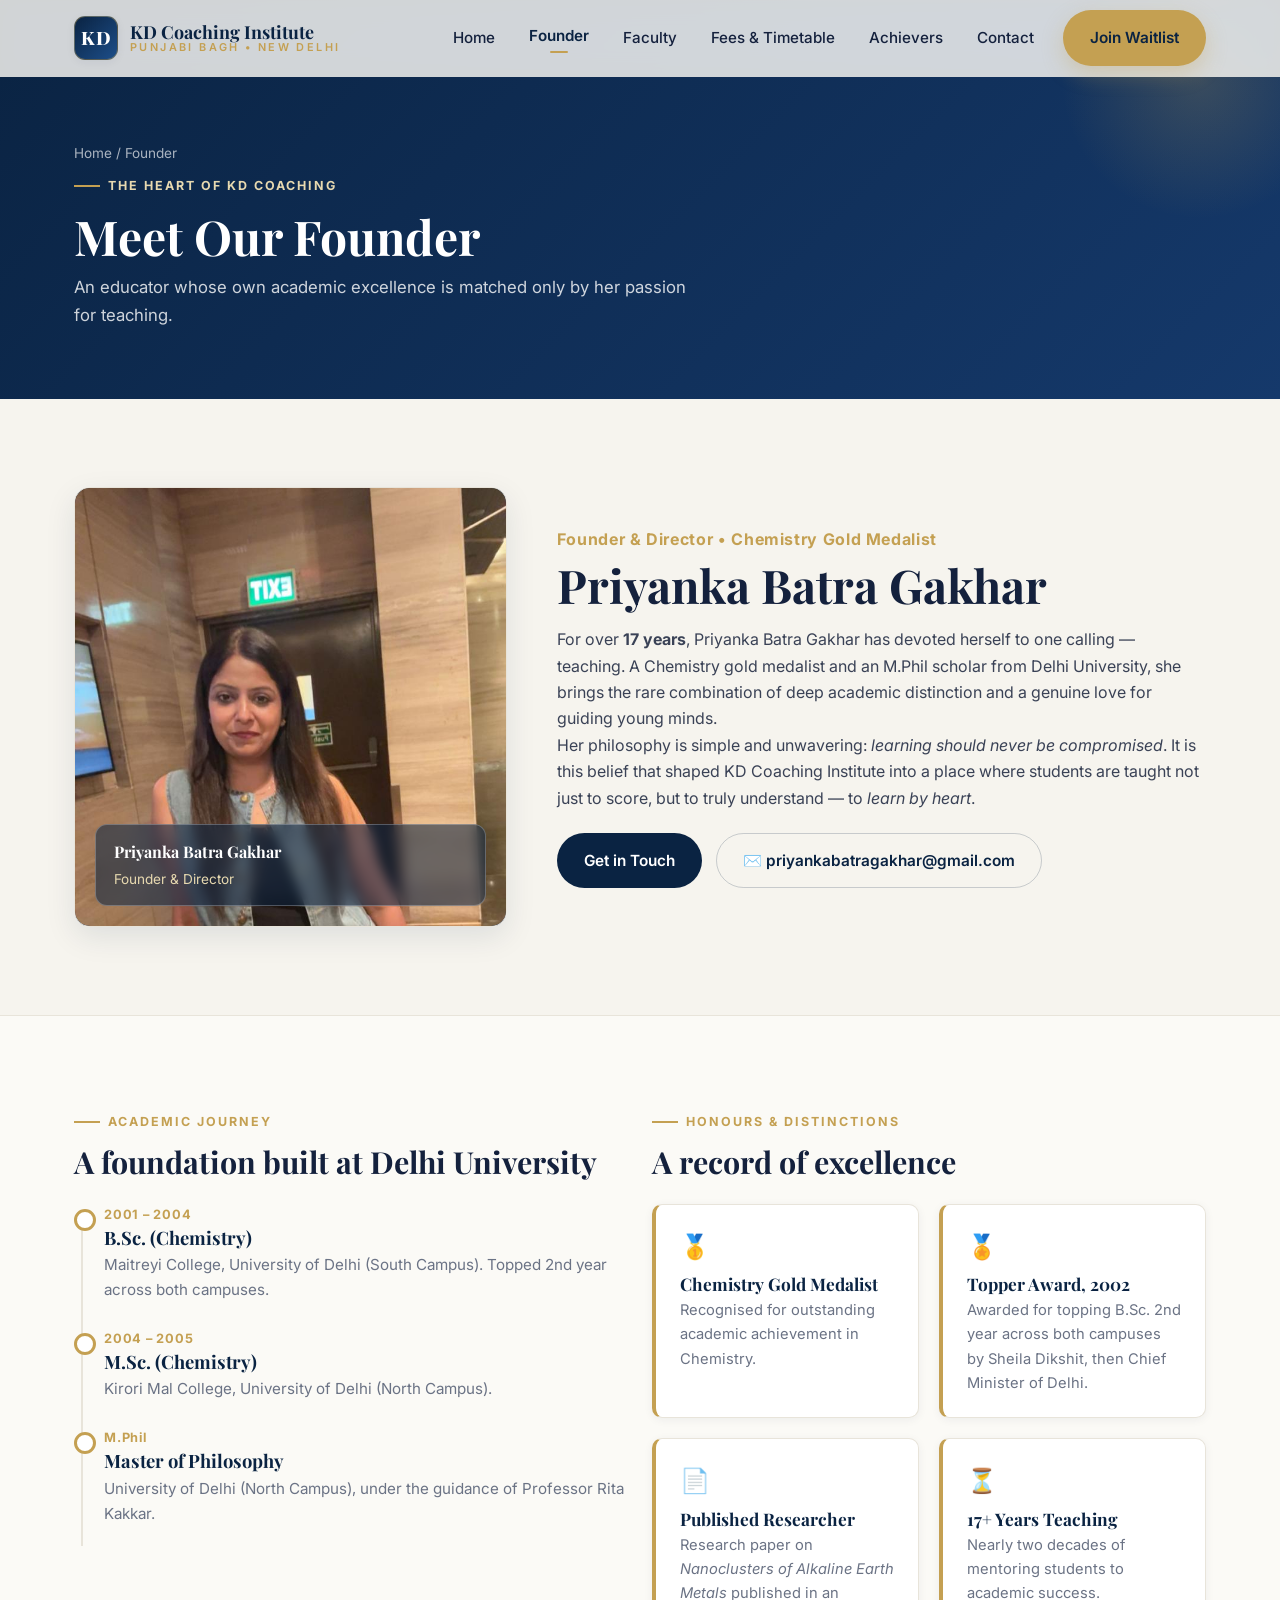
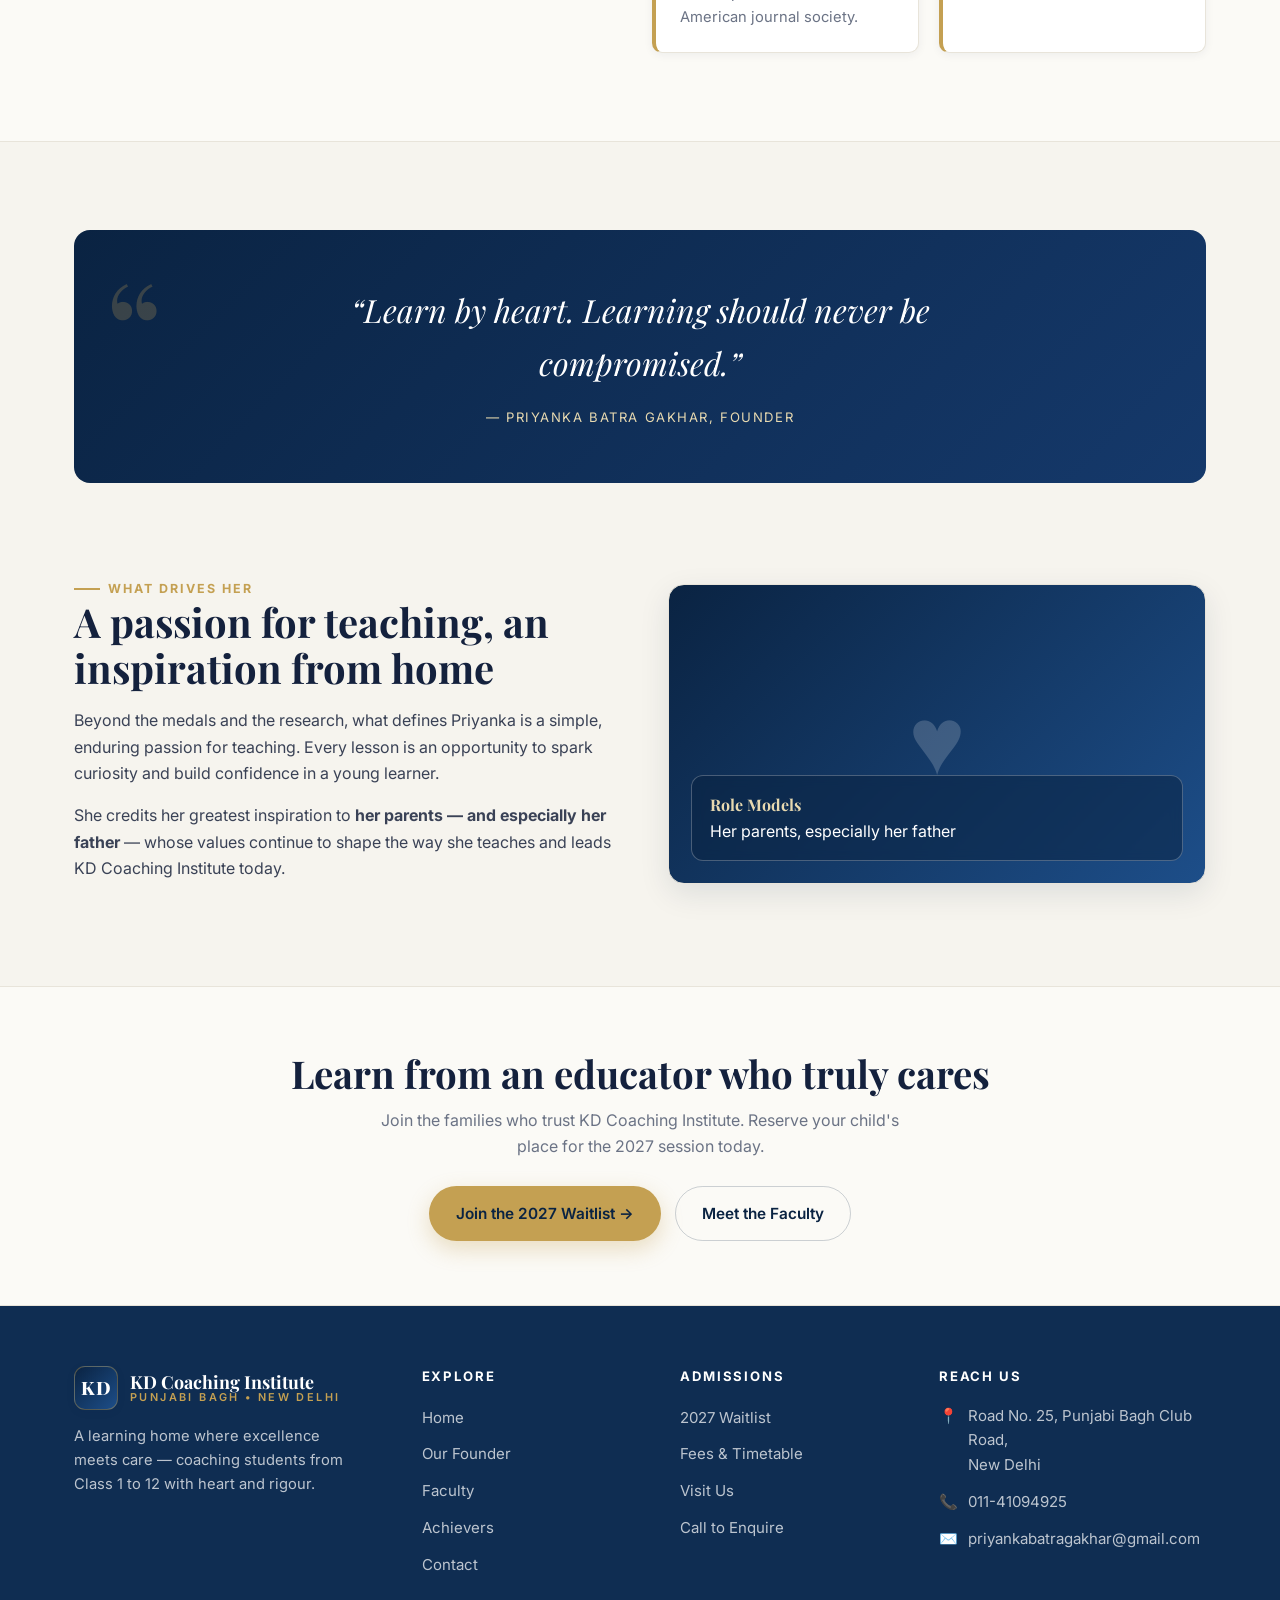
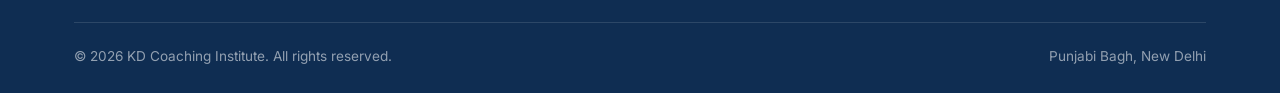
==== about.html @ 4472a180 "Initial commit: KD Coaching Institute website Static multi-page site (Home, Founder, Faculty, Fees &" ====
<!DOCTYPE html>
<html lang="en">
<head>
  <meta charset="UTF-8" />
  <meta name="viewport" content="width=device-width, initial-scale=1.0" />
  <title>Our Founder — Priyanka Batra Gakhar | KD Coaching Institute</title>
  <meta name="description" content="Meet Priyanka Batra Gakhar — founder of KD Coaching Institute. Chemistry gold-medalist, M.Phil from Delhi University, published researcher, and educator with 17+ years of teaching experience." />
  <link rel="preconnect" href="https://fonts.googleapis.com" />
  <link rel="preconnect" href="https://fonts.gstatic.com" crossorigin />
  <link href="https://fonts.googleapis.com/css2?family=Playfair+Display:ital,wght@0,500;0,600;0,700;0,800;1,500;1,600&family=Inter:wght@400;500;600;700&display=swap" rel="stylesheet" />
  <link rel="stylesheet" href="css/style.css" />
</head>
<body>

  <!-- NAV -->
  <header class="nav">
    <div class="container nav-inner">
      <a href="index.html" class="brand">
        <span class="brand-mark">KD</span>
        <span class="brand-text"><strong>KD Coaching Institute</strong><span>Punjabi Bagh • New Delhi</span></span>
      </a>
      <nav class="nav-links" aria-label="Primary">
        <a class="link" href="index.html">Home</a>
        <a class="link active" href="about.html">Founder</a>
        <a class="link" href="faculty.html">Faculty</a>
        <a class="link" href="fees.html">Fees &amp; Timetable</a>
        <a class="link" href="achievers.html">Achievers</a>
        <a class="link" href="contact.html">Contact</a>
        <span class="nav-cta"><a class="btn btn-primary" href="index.html#waitlist">Join Waitlist</a></span>
      </nav>
      <button class="nav-toggle" aria-label="Menu" aria-expanded="false"><span></span><span></span><span></span></button>
    </div>
  </header>

  <!-- PAGE HEAD -->
  <section class="page-head">
    <div class="container">
      <div class="crumbs"><a href="index.html">Home</a> / Founder</div>
      <span class="eyebrow" style="color:var(--gold-soft)">The Heart of KD Coaching</span>
      <h1>Meet Our Founder</h1>
      <p>An educator whose own academic excellence is matched only by her passion for teaching.</p>
    </div>
  </section>

  <!-- FOUNDER HERO -->
  <section class="section">
    <div class="container founder-hero">
      <div class="founder-portrait reveal">
        <span class="initials">PBG</span>
        <img class="portrait-img" src="assets/founder.jpg" alt="Priyanka Batra Gakhar, Founder &amp; Director of KD Coaching Institute" onerror="this.remove()" />
        <div class="tagcard">
          <strong>Priyanka Batra Gakhar</strong>
          <span>Founder & Director</span>
        </div>
      </div>
      <div class="reveal d1">
        <span class="role">Founder & Director • Chemistry Gold Medalist</span>
        <h1>Priyanka Batra Gakhar</h1>
        <p>For over <strong>17 years</strong>, Priyanka Batra Gakhar has devoted herself to one calling — teaching. A Chemistry gold medalist and an M.Phil scholar from Delhi University, she brings the rare combination of deep academic distinction and a genuine love for guiding young minds.</p>
        <p>Her philosophy is simple and unwavering: <em>learning should never be compromised</em>. It is this belief that shaped KD Coaching Institute into a place where students are taught not just to score, but to truly understand — to <em>learn by heart</em>.</p>
        <div class="hero-actions" style="margin-top:22px;">
          <a class="btn btn-navy" href="contact.html">Get in Touch</a>
          <a class="btn btn-ghost" href="mailto:priyankabatragakhar@gmail.com">✉️ priyankabatragakhar@gmail.com</a>
        </div>
      </div>
    </div>
  </section>

  <!-- EDUCATION TIMELINE + HONORS -->
  <section class="section" style="background:var(--pearl-2); border-top:1px solid var(--line); border-bottom:1px solid var(--line);">
    <div class="container">
      <div class="card-grid cols-2" style="align-items:start;">
        <!-- Timeline -->
        <div class="reveal">
          <span class="eyebrow">Academic Journey</span>
          <h2 style="font-size:1.9rem; margin:12px 0 24px;">A foundation built at Delhi University</h2>
          <ul class="timeline">
            <li>
              <div class="yr">2001 – 2004</div>
              <h4>B.Sc. (Chemistry)</h4>
              <p>Maitreyi College, University of Delhi (South Campus). Topped 2nd year across both campuses.</p>
            </li>
            <li>
              <div class="yr">2004 – 2005</div>
              <h4>M.Sc. (Chemistry)</h4>
              <p>Kirori Mal College, University of Delhi (North Campus).</p>
            </li>
            <li>
              <div class="yr">M.Phil</div>
              <h4>Master of Philosophy</h4>
              <p>University of Delhi (North Campus), under the guidance of Professor Rita Kakkar.</p>
            </li>
          </ul>
        </div>

        <!-- Honors -->
        <div class="reveal d1">
          <span class="eyebrow">Honours & Distinctions</span>
          <h2 style="font-size:1.9rem; margin:12px 0 24px;">A record of excellence</h2>
          <div class="honor-grid">
            <div class="honor">
              <div class="ic">🥇</div>
              <h4>Chemistry Gold Medalist</h4>
              <p>Recognised for outstanding academic achievement in Chemistry.</p>
            </div>
            <div class="honor">
              <div class="ic">🏅</div>
              <h4>Topper Award, 2002</h4>
              <p>Awarded for topping B.Sc. 2nd year across both campuses by Sheila Dikshit, then Chief Minister of Delhi.</p>
            </div>
            <div class="honor">
              <div class="ic">📄</div>
              <h4>Published Researcher</h4>
              <p>Research paper on <em>Nanoclusters of Alkaline Earth Metals</em> published in an American journal society.</p>
            </div>
            <div class="honor">
              <div class="ic">⏳</div>
              <h4>17+ Years Teaching</h4>
              <p>Nearly two decades of mentoring students to academic success.</p>
            </div>
          </div>
        </div>
      </div>
    </div>
  </section>

  <!-- QUOTE BAND -->
  <section class="section">
    <div class="container">
      <div class="quote-band reveal">
        <blockquote>“Learn by heart. Learning should never be compromised.”</blockquote>
        <div class="by">— Priyanka Batra Gakhar, Founder</div>
      </div>
    </div>
  </section>

  <!-- PASSION / INSPIRATION -->
  <section class="section" style="padding-top:0;">
    <div class="container about-grid">
      <div class="about-text reveal">
        <span class="eyebrow">What Drives Her</span>
        <h2>A passion for teaching, an inspiration from home</h2>
        <p>Beyond the medals and the research, what defines Priyanka is a simple, enduring passion for teaching. Every lesson is an opportunity to spark curiosity and build confidence in a young learner.</p>
        <p>She credits her greatest inspiration to <strong>her parents — and especially her father</strong> — whose values continue to shape the way she teaches and leads KD Coaching Institute today.</p>
      </div>
      <div class="about-media reveal d1" style="min-height:300px;">
        <span class="monogram">♥</span>
        <div class="badge">
          <strong>Role Models</strong>
          <span>Her parents, especially her father</span>
        </div>
      </div>
    </div>
  </section>

  <!-- CTA -->
  <section class="cta-band">
    <div class="container cta-inner">
      <h2>Learn from an educator who truly cares</h2>
      <p>Join the families who trust KD Coaching Institute. Reserve your child's place for the 2027 session today.</p>
      <div class="cta-actions">
        <a class="btn btn-primary" href="index.html#waitlist">Join the 2027 Waitlist →</a>
        <a class="btn btn-ghost" href="faculty.html">Meet the Faculty</a>
      </div>
    </div>
  </section>

  <!-- FOOTER -->
  <footer class="footer">
    <div class="container">
      <div class="footer-grid">
        <div>
          <a href="index.html" class="brand">
            <span class="brand-mark">KD</span>
            <span class="brand-text"><strong>KD Coaching Institute</strong><span>Punjabi Bagh • New Delhi</span></span>
          </a>
          <p>A learning home where excellence meets care — coaching students from Class 1 to 12 with heart and rigour.</p>
        </div>
        <div>
          <h5>Explore</h5>
          <ul class="fl">
            <li><a href="index.html">Home</a></li>
            <li><a href="about.html">Our Founder</a></li>
            <li><a href="faculty.html">Faculty</a></li>
            <li><a href="achievers.html">Achievers</a></li>
            <li><a href="contact.html">Contact</a></li>
          </ul>
        </div>
        <div>
          <h5>Admissions</h5>
          <ul class="fl">
            <li><a href="index.html#waitlist">2027 Waitlist</a></li>
            <li><a href="fees.html">Fees &amp; Timetable</a></li>
            <li><a href="contact.html">Visit Us</a></li>
            <li><a href="tel:+911141094925">Call to Enquire</a></li>
          </ul>
        </div>
        <div>
          <h5>Reach Us</h5>
          <div class="contact-line"><span class="ic">📍</span><span>Road No. 25, Punjabi Bagh Club Road,<br/>New Delhi</span></div>
          <div class="contact-line"><span class="ic">📞</span><a href="tel:+911141094925">011-41094925</a></div>
          <div class="contact-line"><span class="ic">✉️</span><a href="mailto:priyankabatragakhar@gmail.com">priyankabatragakhar@gmail.com</a></div>
        </div>
      </div>
      <div class="footer-bottom">
        <span>© <span id="year">2026</span> KD Coaching Institute. All rights reserved.</span>
        <span>Punjabi Bagh, New Delhi</span>
      </div>
    </div>
  </footer>

  <script src="js/main.js"></script>
</body>
</html>
---- css/style.css ----
/* ===========================================================
   KD Coaching Institute — Global Stylesheet
   Palette: Navy + Pearl White, with a gold accent
   =========================================================== */

:root {
  --navy:        #0a2342;
  --navy-700:    #0f2d52;
  --navy-600:    #15396b;
  --navy-500:    #1d4e89;
  --pearl:       #f6f4ee;
  --pearl-2:     #fbfaf6;
  --white:       #ffffff;
  --gold:        #c4a052;
  --gold-soft:   #e7d9b0;
  --ink:         #14213d;
  --text:        #3a4256;
  --muted:       #6b7385;
  --line:        #e8e4da;
  --shadow-sm:   0 2px 10px rgba(10, 35, 66, .06);
  --shadow:      0 10px 30px rgba(10, 35, 66, .10);
  --shadow-lg:   0 24px 60px rgba(10, 35, 66, .16);
  --radius:      16px;
  --radius-sm:   10px;
  --maxw:        1180px;
  --ease:        cubic-bezier(.16, 1, .3, 1);
}

/* ---------- Reset ---------- */
* { margin: 0; padding: 0; box-sizing: border-box; }
html { scroll-behavior: smooth; -webkit-text-size-adjust: 100%; }
body {
  font-family: "Inter", -apple-system, BlinkMacSystemFont, "Segoe UI", sans-serif;
  color: var(--text);
  background: var(--pearl);
  line-height: 1.65;
  font-size: 16px;
  overflow-x: hidden;
}
img { max-width: 100%; display: block; }
a { color: inherit; text-decoration: none; }
ul { list-style: none; }

h1, h2, h3, h4 {
  font-family: "Playfair Display", Georgia, serif;
  color: var(--ink);
  line-height: 1.15;
  font-weight: 700;
}

.container { width: 100%; max-width: var(--maxw); margin: 0 auto; padding: 0 24px; }

/* ---------- Utilities ---------- */
.eyebrow {
  display: inline-flex;
  align-items: center;
  gap: 8px;
  font-family: "Inter", sans-serif;
  font-size: .78rem;
  font-weight: 700;
  letter-spacing: .16em;
  text-transform: uppercase;
  color: var(--gold);
}
.eyebrow::before {
  content: "";
  width: 26px; height: 2px;
  background: var(--gold);
  display: inline-block;
}
.eyebrow.center { justify-content: center; }
.section { padding: 88px 0; }
.section-head { max-width: 640px; margin: 0 auto 52px; text-align: center; }
.section-head h2 { font-size: clamp(1.8rem, 3.6vw, 2.7rem); margin: 14px 0 12px; }
.section-head p { color: var(--muted); font-size: 1.05rem; }
.text-gold { color: var(--gold); }

/* ---------- Buttons ---------- */
.btn {
  display: inline-flex;
  align-items: center;
  gap: 9px;
  font-family: "Inter", sans-serif;
  font-weight: 600;
  font-size: .96rem;
  padding: 14px 26px;
  border-radius: 50px;
  border: 1.5px solid transparent;
  cursor: pointer;
  transition: transform .25s var(--ease), box-shadow .25s var(--ease), background .25s, color .25s;
  white-space: nowrap;
}
.btn:hover { transform: translateY(-2px); }
.btn-primary { background: var(--gold); color: var(--navy); box-shadow: 0 8px 22px rgba(196,160,82,.32); }
.btn-primary:hover { box-shadow: 0 12px 30px rgba(196,160,82,.45); }
.btn-navy { background: var(--navy); color: #fff; }
.btn-navy:hover { background: var(--navy-600); }
.btn-ghost { background: transparent; color: var(--navy); border-color: rgba(10,35,66,.2); }
.btn-ghost:hover { border-color: var(--navy); background: var(--navy); color: #fff; }
.btn-light { background: rgba(255,255,255,.12); color: #fff; border-color: rgba(255,255,255,.35); }
.btn-light:hover { background: #fff; color: var(--navy); }

/* ===========================================================
   NAVBAR
   =========================================================== */
.nav {
  position: fixed; top: 0; left: 0; right: 0; z-index: 1000;
  background: rgba(246,244,238,.85);
  backdrop-filter: saturate(160%) blur(12px);
  border-bottom: 1px solid transparent;
  transition: background .3s, box-shadow .3s, border-color .3s;
}
.nav.scrolled { background: rgba(251,250,246,.96); box-shadow: var(--shadow-sm); border-color: var(--line); }
.nav-inner { display: flex; align-items: center; justify-content: space-between; height: 76px; }

.brand { display: flex; align-items: center; gap: 12px; }
.brand-mark {
  width: 44px; height: 44px; border-radius: 11px;
  background: linear-gradient(135deg, var(--navy), var(--navy-500));
  color: #fff; display: grid; place-items: center;
  font-family: "Playfair Display", serif; font-weight: 800; font-size: 1.15rem;
  letter-spacing: .5px; box-shadow: var(--shadow-sm);
  border: 1px solid rgba(196,160,82,.4);
}
.brand-text { display: flex; flex-direction: column; line-height: 1.1; }
.brand-text strong { font-family: "Playfair Display", serif; color: var(--navy); font-size: 1.12rem; }
.brand-text span { font-size: .68rem; letter-spacing: .22em; text-transform: uppercase; color: var(--gold); font-weight: 600; }

.nav-links { display: flex; align-items: center; gap: 4px; }
.nav-links a.link {
  padding: 9px 15px; border-radius: 8px; font-weight: 500; font-size: .95rem;
  color: var(--ink); transition: color .2s, background .2s;
}
.nav-links a.link:hover { color: var(--navy-500); background: rgba(21,57,107,.06); }
.nav-links a.link.active { color: var(--navy); font-weight: 600; }
.nav-links a.link.active::after {
  content: ""; display: block; height: 2px; width: 18px; margin: 3px auto 0; background: var(--gold); border-radius: 2px;
}
.nav-cta { margin-left: 10px; }

.nav-toggle {
  display: none; background: none; border: none; cursor: pointer;
  width: 44px; height: 44px; border-radius: 10px;
}
.nav-toggle span { display: block; width: 24px; height: 2px; background: var(--navy); margin: 5px auto; border-radius: 2px; transition: .3s; }
.nav-toggle.open span:nth-child(1) { transform: translateY(7px) rotate(45deg); }
.nav-toggle.open span:nth-child(2) { opacity: 0; }
.nav-toggle.open span:nth-child(3) { transform: translateY(-7px) rotate(-45deg); }

/* ===========================================================
   HERO
   =========================================================== */
.hero {
  position: relative;
  background: radial-gradient(120% 120% at 80% 0%, var(--navy-600) 0%, var(--navy) 55%, var(--navy-700) 100%);
  color: #fff;
  padding: 150px 0 110px;
  overflow: hidden;
}
.hero::before {
  content: ""; position: absolute; inset: 0;
  background-image:
    radial-gradient(circle at 18% 30%, rgba(196,160,82,.16), transparent 38%),
    radial-gradient(circle at 90% 80%, rgba(29,78,137,.5), transparent 45%);
  pointer-events: none;
}
.hero-grid {
  position: relative; z-index: 2;
  display: grid; grid-template-columns: 1.1fr .9fr; gap: 56px; align-items: center;
}
.hero h1 { color: #fff; font-size: clamp(2.3rem, 5vw, 3.9rem); margin: 18px 0 20px; }
.hero h1 .accent { color: var(--gold); font-style: italic; }
.hero p.lead { color: rgba(255,255,255,.82); font-size: 1.13rem; max-width: 540px; margin-bottom: 32px; }
.hero .eyebrow { color: var(--gold-soft); }
.hero .eyebrow::before { background: var(--gold-soft); }
.hero-actions { display: flex; gap: 14px; flex-wrap: wrap; }

.hero-card {
  background: rgba(255,255,255,.07);
  border: 1px solid rgba(255,255,255,.16);
  border-radius: 20px;
  padding: 30px;
  backdrop-filter: blur(6px);
  box-shadow: var(--shadow-lg);
}
.hero-card h3 { color: #fff; font-size: 1.3rem; margin-bottom: 6px; }
.hero-card .sub { color: rgba(255,255,255,.7); font-size: .92rem; margin-bottom: 22px; }
.hero-quote {
  border-left: 3px solid var(--gold);
  padding: 6px 0 6px 18px;
  font-family: "Playfair Display", serif;
  font-style: italic;
  font-size: 1.18rem;
  color: #fff;
}
.hero-quote span { display: block; font-size: .8rem; font-style: normal; font-family: "Inter",sans-serif; color: var(--gold-soft); letter-spacing: .12em; text-transform: uppercase; margin-top: 12px; }

/* ---------- Stats strip ---------- */
.stats {
  position: relative; z-index: 3;
  margin-top: -46px;
}
.stats-inner {
  background: #fff;
  border-radius: var(--radius);
  box-shadow: var(--shadow);
  display: grid; grid-template-columns: repeat(4, 1fr);
  border: 1px solid var(--line);
  overflow: hidden;
}
.stat { padding: 30px 20px; text-align: center; border-right: 1px solid var(--line); }
.stat:last-child { border-right: none; }
.stat .num { font-family: "Playfair Display", serif; font-size: 2.1rem; color: var(--navy); font-weight: 800; }
.stat .num .text-gold { color: var(--gold); }
.stat .label { font-size: .85rem; color: var(--muted); margin-top: 4px; letter-spacing: .03em; }

/* ===========================================================
   GENERIC PAGE HEADER (inner pages)
   =========================================================== */
.page-head {
  background: linear-gradient(135deg, var(--navy) 0%, var(--navy-600) 100%);
  color: #fff; padding: 142px 0 70px; position: relative; overflow: hidden;
}
.page-head::after {
  content: ""; position: absolute; right: -60px; top: -60px; width: 280px; height: 280px;
  background: radial-gradient(circle, rgba(196,160,82,.22), transparent 70%);
}
.page-head .container { position: relative; z-index: 2; }
.page-head h1 { color: #fff; font-size: clamp(2rem, 4.4vw, 3rem); margin: 12px 0 10px; }
.page-head p { color: rgba(255,255,255,.8); max-width: 620px; font-size: 1.05rem; }
.crumbs { font-size: .85rem; color: rgba(255,255,255,.65); margin-bottom: 4px; }
.crumbs a:hover { color: var(--gold-soft); }

/* ===========================================================
   ABOUT / INTRO (home)
   =========================================================== */
.about-grid { display: grid; grid-template-columns: 1fr 1fr; gap: 56px; align-items: center; }
.about-media {
  position: relative; border-radius: var(--radius); overflow: hidden;
  background: linear-gradient(135deg, var(--navy), var(--navy-500));
  min-height: 420px; display: grid; place-items: center; color: #fff;
  box-shadow: var(--shadow); border: 1px solid var(--line);
}
.about-media .monogram { font-family: "Playfair Display",serif; font-size: 6rem; opacity: .18; font-weight: 800; }
.about-media .badge {
  position: absolute; bottom: 22px; left: 22px; right: 22px; z-index: 2;
  background: rgba(10,35,66,.55); border: 1px solid rgba(255,255,255,.25);
  border-radius: 12px; padding: 16px 18px; backdrop-filter: blur(6px);
}
.about-media .badge strong { display: block; font-family: "Playfair Display",serif; color: var(--gold-soft); }
/* Founder photo overlay (covers the monogram when a real image is present) */
.about-media .media-img,
.founder-portrait .portrait-img {
  position: absolute; inset: 0; width: 100%; height: 100%;
  object-fit: cover; object-position: center 18%; z-index: 1;
}
.about-text h2 { font-size: clamp(1.7rem, 3.4vw, 2.5rem); margin-bottom: 16px; }
.about-text p { margin-bottom: 16px; }
.about-text .feature-list { margin: 22px 0; display: grid; gap: 12px; }
.about-text .feature-list li { display: flex; gap: 12px; align-items: flex-start; }
.about-text .feature-list .tick {
  flex: none; width: 24px; height: 24px; border-radius: 50%;
  background: rgba(196,160,82,.16); color: var(--gold); display: grid; place-items: center;
  font-size: .8rem; font-weight: 800; margin-top: 2px;
}
.about-text .feature-list strong { color: var(--ink); }

/* ===========================================================
   CARDS (programs / why / generic)
   =========================================================== */
.card-grid { display: grid; gap: 24px; }
.cols-3 { grid-template-columns: repeat(3, 1fr); }
.cols-4 { grid-template-columns: repeat(4, 1fr); }
.cols-2 { grid-template-columns: repeat(2, 1fr); }

.card {
  background: #fff; border: 1px solid var(--line); border-radius: var(--radius);
  padding: 30px 26px; box-shadow: var(--shadow-sm);
  transition: transform .3s var(--ease), box-shadow .3s var(--ease), border-color .3s;
}
.card:hover { transform: translateY(-6px); box-shadow: var(--shadow); border-color: var(--gold-soft); }
.card .ic {
  width: 52px; height: 52px; border-radius: 13px; display: grid; place-items: center;
  background: linear-gradient(135deg, var(--navy), var(--navy-500)); color: #fff;
  font-size: 1.3rem; margin-bottom: 18px;
}
.card h3 { font-size: 1.25rem; margin-bottom: 8px; }
.card p { color: var(--muted); font-size: .96rem; }
.card .tag { display: inline-block; margin-top: 14px; font-size: .8rem; font-weight: 600; color: var(--gold); letter-spacing: .04em; }

/* Program card variant */
.program { padding: 28px; }
.program .lvl { font-size: .78rem; font-weight: 700; letter-spacing: .14em; text-transform: uppercase; color: var(--gold); }
.program h3 { margin: 6px 0 10px; }
.program ul.subs { display: flex; flex-wrap: wrap; gap: 8px; margin-top: 14px; }
.program ul.subs li { font-size: .82rem; background: var(--pearl); border: 1px solid var(--line); color: var(--text); padding: 5px 11px; border-radius: 50px; }

/* ===========================================================
   FACULTY
   =========================================================== */
.faculty-card { text-align: center; padding: 34px 24px; }
.avatar {
  width: 92px; height: 92px; border-radius: 50%; margin: 0 auto 18px;
  display: grid; place-items: center; font-family: "Playfair Display",serif; font-weight: 800;
  font-size: 1.8rem; color: #fff;
  background: linear-gradient(135deg, var(--navy), var(--navy-500));
  border: 3px solid #fff; box-shadow: 0 0 0 1px var(--line), var(--shadow-sm);
}
.faculty-card h3 { font-size: 1.2rem; margin-bottom: 6px; }
.faculty-card .role { font-size: .9rem; color: var(--muted); min-height: 42px; }
.faculty-card .chips { display: flex; flex-wrap: wrap; gap: 6px; justify-content: center; margin-top: 14px; }
.faculty-card .chips span { font-size: .76rem; background: var(--pearl); border: 1px solid var(--line); padding: 4px 10px; border-radius: 50px; color: var(--navy-600); font-weight: 500; }
.staff-card .avatar { background: linear-gradient(135deg, var(--gold), #a8862f); }

.subhead { text-align: center; margin: 64px 0 34px; }
.subhead h3 { font-size: 1.6rem; }
.subhead p { color: var(--muted); }

/* ===========================================================
   ACHIEVERS
   =========================================================== */
.achiever-card {
  text-align: center; padding: 30px 22px; position: relative; overflow: hidden;
}
.achiever-card .ribbon {
  position: absolute; top: 16px; right: -34px; transform: rotate(45deg);
  background: var(--gold); color: var(--navy); font-size: .68rem; font-weight: 800;
  letter-spacing: .12em; padding: 5px 40px; text-transform: uppercase;
}
.achiever-card .cls { font-size: .8rem; font-weight: 700; letter-spacing: .14em; text-transform: uppercase; color: var(--gold); }
.achiever-card .name { font-family: "Playfair Display",serif; font-size: 1.5rem; color: var(--navy); margin: 8px 0 4px; font-weight: 700; }
.achiever-card .medal { font-size: 2.4rem; margin-bottom: 8px; }

.topper-card { display: flex; align-items: center; gap: 20px; padding: 26px 28px; text-align: left; }
.topper-card .score {
  flex: none; width: 84px; height: 84px; border-radius: 50%;
  background: linear-gradient(135deg, var(--navy), var(--navy-500)); color: #fff;
  display: grid; place-items: center; font-family: "Playfair Display",serif; font-weight: 800; font-size: 1.4rem;
  border: 3px solid var(--gold-soft);
}
.topper-card .meta .cls { color: var(--gold); }
.topper-card .meta .name { font-family: "Playfair Display",serif; font-size: 1.45rem; color: var(--navy); }

/* ===========================================================
   FOUNDER PAGE
   =========================================================== */
.founder-hero { display: grid; grid-template-columns: .8fr 1.2fr; gap: 50px; align-items: center; }
.founder-portrait {
  border-radius: var(--radius); min-height: 440px; position: relative; overflow: hidden;
  background: linear-gradient(160deg, var(--navy), var(--navy-600));
  display: grid; place-items: center; color: #fff; box-shadow: var(--shadow); border: 1px solid var(--line);
}
.founder-portrait .initials { font-family: "Playfair Display",serif; font-size: 5rem; font-weight: 800; color: rgba(255,255,255,.22); }
.founder-portrait .tagcard {
  position: absolute; bottom: 20px; left: 20px; right: 20px; z-index: 2; background: rgba(10,35,66,.55);
  border: 1px solid rgba(255,255,255,.25); border-radius: 12px; padding: 14px 18px; backdrop-filter: blur(6px);
}
.founder-portrait .tagcard strong { font-family: "Playfair Display",serif; color: #fff; display: block; }
.founder-portrait .tagcard span { color: var(--gold-soft); font-size: .85rem; }
.founder-hero .role { color: var(--gold); font-weight: 700; letter-spacing: .04em; }
.founder-hero h1 { font-size: clamp(1.9rem, 4vw, 2.9rem); margin: 6px 0 14px; }
.founder-hero p { color: var(--text); }

/* timeline */
.timeline { position: relative; margin-top: 10px; padding-left: 30px; }
.timeline::before { content: ""; position: absolute; left: 7px; top: 6px; bottom: 6px; width: 2px; background: var(--line); }
.timeline li { position: relative; padding: 0 0 26px 0; }
.timeline li::before {
  content: ""; position: absolute; left: -30px; top: 5px; width: 16px; height: 16px; border-radius: 50%;
  background: #fff; border: 3px solid var(--gold);
}
.timeline .yr { font-size: .8rem; font-weight: 700; color: var(--gold); letter-spacing: .06em; }
.timeline h4 { font-family: "Playfair Display",serif; font-size: 1.15rem; color: var(--navy); margin: 2px 0 4px; }
.timeline p { color: var(--muted); font-size: .95rem; }

.honor-grid { display: grid; grid-template-columns: repeat(2,1fr); gap: 20px; }
.honor {
  background: #fff; border: 1px solid var(--line); border-left: 4px solid var(--gold);
  border-radius: var(--radius-sm); padding: 22px 24px; box-shadow: var(--shadow-sm);
  transition: transform .25s var(--ease), box-shadow .25s var(--ease);
}
.honor:hover { transform: translateY(-4px); box-shadow: var(--shadow); }
.honor .ic { font-size: 1.5rem; margin-bottom: 8px; }
.honor h4 { font-size: 1.08rem; color: var(--navy); margin-bottom: 4px; }
.honor p { color: var(--muted); font-size: .92rem; }

.quote-band {
  background: linear-gradient(135deg, var(--navy), var(--navy-600)); color: #fff;
  border-radius: var(--radius); padding: 54px 48px; text-align: center; position: relative; overflow: hidden;
}
.quote-band::before { content: "\201C"; position: absolute; top: -20px; left: 30px; font-family: "Playfair Display",serif; font-size: 9rem; color: rgba(196,160,82,.25); }
.quote-band blockquote { font-family: "Playfair Display",serif; font-size: clamp(1.4rem,3vw,2rem); font-style: italic; max-width: 760px; margin: 0 auto; position: relative; z-index: 2; }
.quote-band .by { margin-top: 18px; color: var(--gold-soft); letter-spacing: .12em; text-transform: uppercase; font-size: .82rem; }

/* ===========================================================
   WAITLIST
   =========================================================== */
.waitlist { background: var(--navy); color: #fff; position: relative; overflow: hidden; }
.waitlist::before {
  content:""; position:absolute; inset:0;
  background: radial-gradient(circle at 15% 20%, rgba(196,160,82,.18), transparent 40%),
              radial-gradient(circle at 85% 90%, rgba(29,78,137,.45), transparent 45%);
}
.waitlist .container { position: relative; z-index: 2; }
.waitlist-grid { display: grid; grid-template-columns: 1fr 1fr; gap: 52px; align-items: center; }
.waitlist h2 { color: #fff; font-size: clamp(1.9rem, 3.8vw, 2.7rem); }
.waitlist .lead { color: rgba(255,255,255,.82); margin: 14px 0 24px; }
.waitlist .perks { display: grid; gap: 12px; }
.waitlist .perks li { display: flex; gap: 12px; align-items: center; color: rgba(255,255,255,.9); }
.waitlist .perks .tick { flex:none; width: 24px; height: 24px; border-radius: 50%; background: var(--gold); color: var(--navy); display: grid; place-items: center; font-weight: 800; font-size: .8rem; }
.session-pill {
  display:inline-flex; align-items:center; gap:8px; background: rgba(196,160,82,.16);
  border: 1px solid rgba(196,160,82,.4); color: var(--gold-soft); font-weight:600; font-size:.85rem;
  padding: 7px 16px; border-radius: 50px; margin-bottom: 18px;
}

.form-card {
  background: #fff; border-radius: var(--radius); padding: 34px; box-shadow: var(--shadow-lg);
  color: var(--text);
}
.form-card h3 { color: var(--navy); margin-bottom: 4px; font-size: 1.4rem; }
.form-card .hint { color: var(--muted); font-size: .9rem; margin-bottom: 22px; }
.field { margin-bottom: 16px; }
.field label { display: block; font-size: .85rem; font-weight: 600; color: var(--ink); margin-bottom: 6px; }
.field input, .field select, .field textarea {
  width: 100%; padding: 12px 14px; border: 1.5px solid var(--line); border-radius: 10px;
  font-family: inherit; font-size: .95rem; color: var(--ink); background: var(--pearl-2);
  transition: border-color .2s, box-shadow .2s, background .2s;
}
.field input:focus, .field select:focus, .field textarea:focus {
  outline: none; border-color: var(--navy-500); background: #fff; box-shadow: 0 0 0 3px rgba(29,78,137,.12);
}
.field textarea { resize: vertical; min-height: 80px; }
.field.two { display: grid; grid-template-columns: 1fr 1fr; gap: 14px; }
.field.two > div { margin: 0; }
.form-card .btn { width: 100%; justify-content: center; margin-top: 6px; }
.form-note { font-size: .78rem; color: var(--muted); text-align: center; margin-top: 14px; }
.form-success {
  display: none; text-align: center; padding: 20px 10px;
}
.form-success.show { display: block; }
.form-success .check {
  width: 64px; height: 64px; border-radius: 50%; background: rgba(196,160,82,.16); color: var(--gold);
  display: grid; place-items: center; font-size: 2rem; margin: 0 auto 16px;
}
.form-success h3 { color: var(--navy); }
.form-success p { color: var(--muted); }

/* ===========================================================
   CONTACT
   =========================================================== */
.contact-grid { display: grid; grid-template-columns: .9fr 1.1fr; gap: 48px; align-items: start; }
.info-list { display: grid; gap: 16px; }
.info-item {
  display: flex; gap: 16px; align-items: flex-start; background: #fff; border: 1px solid var(--line);
  border-radius: var(--radius-sm); padding: 20px 22px; box-shadow: var(--shadow-sm); transition: transform .25s var(--ease);
}
.info-item:hover { transform: translateY(-3px); }
.info-item .ic {
  flex: none; width: 46px; height: 46px; border-radius: 11px; display: grid; place-items: center;
  background: linear-gradient(135deg, var(--navy), var(--navy-500)); color: #fff; font-size: 1.1rem;
}
.info-item h4 { font-size: 1.02rem; color: var(--navy); margin-bottom: 3px; font-family: "Inter",sans-serif; font-weight: 700; }
.info-item p, .info-item a { color: var(--text); font-size: .96rem; }
.info-item a:hover { color: var(--navy-500); }
.map-wrap { border-radius: var(--radius); overflow: hidden; border: 1px solid var(--line); box-shadow: var(--shadow-sm); }
.map-wrap iframe { width: 100%; height: 320px; border: 0; display: block; }

/* ===========================================================
   CTA band
   =========================================================== */
.cta-band { background: var(--pearl-2); border-top: 1px solid var(--line); border-bottom: 1px solid var(--line); }
.cta-inner { text-align: center; padding: 64px 0; }
.cta-inner h2 { font-size: clamp(1.7rem, 3.4vw, 2.4rem); margin-bottom: 12px; }
.cta-inner p { color: var(--muted); max-width: 560px; margin: 0 auto 26px; }
.cta-actions { display: flex; gap: 14px; justify-content: center; flex-wrap: wrap; }

/* ===========================================================
   FOOTER
   =========================================================== */
.footer { background: var(--navy-700); color: rgba(255,255,255,.72); padding: 60px 0 26px; }
.footer-grid { display: grid; grid-template-columns: 1.4fr 1fr 1fr 1.2fr; gap: 36px; }
.footer .brand-text strong { color: #fff; }
.footer p { font-size: .92rem; margin-top: 14px; max-width: 280px; }
.footer h5 { color: #fff; font-family: "Inter",sans-serif; font-size: .82rem; letter-spacing: .14em; text-transform: uppercase; margin-bottom: 16px; }
.footer ul.fl { display: grid; gap: 10px; }
.footer ul.fl a { font-size: .94rem; transition: color .2s; }
.footer ul.fl a:hover { color: var(--gold); }
.footer .contact-line { display: flex; gap: 10px; align-items: flex-start; font-size: .94rem; margin-bottom: 12px; }
.footer .contact-line .ic { color: var(--gold); }
.footer-bottom {
  border-top: 1px solid rgba(255,255,255,.12); margin-top: 44px; padding-top: 22px;
  display: flex; justify-content: space-between; flex-wrap: wrap; gap: 10px; font-size: .85rem; color: rgba(255,255,255,.55);
}

/* ===========================================================
   SCROLL REVEAL
   =========================================================== */
.reveal { opacity: 0; transform: translateY(26px); transition: opacity .7s var(--ease), transform .7s var(--ease); }
.reveal.in { opacity: 1; transform: none; }
.reveal.d1 { transition-delay: .08s; }
.reveal.d2 { transition-delay: .16s; }
.reveal.d3 { transition-delay: .24s; }

/* ===========================================================
   RESPONSIVE
   =========================================================== */
@media (max-width: 980px) {
  .hero-grid, .about-grid, .waitlist-grid, .founder-hero, .contact-grid { grid-template-columns: 1fr; gap: 36px; }
  .cols-4 { grid-template-columns: repeat(2, 1fr); }
  .cols-3 { grid-template-columns: repeat(2, 1fr); }
  .footer-grid { grid-template-columns: 1fr 1fr; }
  .honor-grid { grid-template-columns: 1fr; }
  .stats-inner { grid-template-columns: repeat(2, 1fr); }
  .stat:nth-child(2) { border-right: none; }
  .stat:nth-child(1), .stat:nth-child(2) { border-bottom: 1px solid var(--line); }
  .founder-portrait { min-height: 340px; }
}

@media (max-width: 1024px) {
  .nav-links {
    position: fixed; top: 76px; left: 0; right: 0;
    background: var(--pearl-2); flex-direction: column; align-items: stretch; gap: 4px;
    padding: 18px 24px 26px; border-bottom: 1px solid var(--line); box-shadow: var(--shadow);
    transform: translateY(-130%); transition: transform .35s var(--ease); z-index: -1;
  }
  .nav-links.open { transform: translateY(0); }
  .nav-links a.link { padding: 13px 14px; border-radius: 10px; }
  .nav-links a.link.active::after { display: none; }
  .nav-cta { margin: 8px 0 0; }
  .nav-cta .btn { width: 100%; justify-content: center; }
  .nav-toggle { display: block; }
}

@media (max-width: 760px) {
  .section { padding: 64px 0; }
  .cols-3, .cols-4, .cols-2 { grid-template-columns: 1fr; }
  .field.two { grid-template-columns: 1fr; }
  .footer-grid { grid-template-columns: 1fr; }
  .quote-band { padding: 40px 24px; }
  .topper-card { flex-direction: column; text-align: center; }
  .class-block { padding: 22px; }
  .block-head h2 { font-size: 1.35rem; }
}

/* ===========================================================
   FEES & TIMETABLE PAGE
   =========================================================== */
.anchor-nav { display: flex; flex-wrap: wrap; gap: 10px; justify-content: center; margin: 0 auto 30px; }
.anchor-nav a {
  font-size: .85rem; font-weight: 600; color: var(--navy); background: #fff; border: 1px solid var(--line);
  padding: 9px 16px; border-radius: 50px; transition: all .2s var(--ease); box-shadow: var(--shadow-sm);
}
.anchor-nav a:hover { background: var(--navy); color: #fff; border-color: var(--navy); transform: translateY(-2px); }

.fees-note-global {
  background: rgba(196,160,82,.1); border: 1px solid var(--gold-soft); border-radius: 12px;
  padding: 16px 20px; font-size: .92rem; color: var(--text); margin: 0 auto 32px; max-width: 880px; text-align: center;
}
.fees-note-global strong { color: var(--navy); }

.class-block {
  background: #fff; border: 1px solid var(--line); border-radius: var(--radius);
  padding: 34px; box-shadow: var(--shadow-sm); margin-bottom: 26px; scroll-margin-top: 100px;
}
.class-block .block-head { display: flex; align-items: center; gap: 16px; margin-bottom: 24px; padding-bottom: 18px; border-bottom: 1px solid var(--line); }
.block-head .lvl-badge {
  flex: none; min-width: 56px; height: 56px; padding: 0 14px; border-radius: 13px; display: grid; place-items: center;
  background: linear-gradient(135deg, var(--navy), var(--navy-500)); color: #fff;
  font-family: "Playfair Display", serif; font-weight: 800; font-size: 1.15rem; border: 1px solid rgba(196,160,82,.4);
}
.block-head h2 { font-size: 1.6rem; margin: 0; }
.block-head .sub { color: var(--muted); font-size: .9rem; margin-top: 2px; }

.panel { margin-top: 26px; }
.panel:first-of-type { margin-top: 0; }
.panel-label {
  display: flex; align-items: center; gap: 9px; font-family: "Inter", sans-serif; font-size: .8rem; font-weight: 700;
  letter-spacing: .12em; text-transform: uppercase; color: var(--gold); margin-bottom: 14px;
}
.panel-label::before { content: ""; width: 20px; height: 2px; background: var(--gold); }

.table-scroll { overflow-x: auto; -webkit-overflow-scrolling: touch; border-radius: 12px; border: 1px solid var(--line); }
.data-table { width: 100%; border-collapse: collapse; font-size: .92rem; background: #fff; min-width: 460px; }
.data-table thead th {
  background: var(--navy); color: #fff; font-family: "Inter", sans-serif; font-weight: 600; font-size: .74rem;
  letter-spacing: .05em; text-transform: uppercase; text-align: left; padding: 12px 14px; white-space: nowrap;
}
.data-table tbody td { padding: 11px 14px; border-bottom: 1px solid var(--line); color: var(--text); }
.data-table tbody tr:last-child td { border-bottom: none; }
.data-table tbody tr:nth-child(even) { background: var(--pearl-2); }
.data-table td.amount { font-weight: 600; color: var(--ink); white-space: nowrap; }
.data-table td.total { font-weight: 700; color: var(--navy); white-space: nowrap; }
.data-table .subj { font-weight: 600; color: var(--ink); }

.tt-table th, .tt-table td { text-align: center; }
.tt-table th:first-child, .tt-table td:first-child { text-align: left; font-weight: 700; color: var(--navy); white-space: nowrap; background: var(--pearl); }
.tt-table .em { color: var(--muted); }
.tt-note { font-size: .85rem; color: var(--muted); margin-top: 12px; }
.tt-note strong { color: var(--navy); }

.notes { margin-top: 16px; display: grid; gap: 9px; }
.notes li { display: flex; gap: 11px; font-size: .9rem; color: var(--muted); }
.notes .dot { flex: none; color: var(--gold); font-weight: 800; }
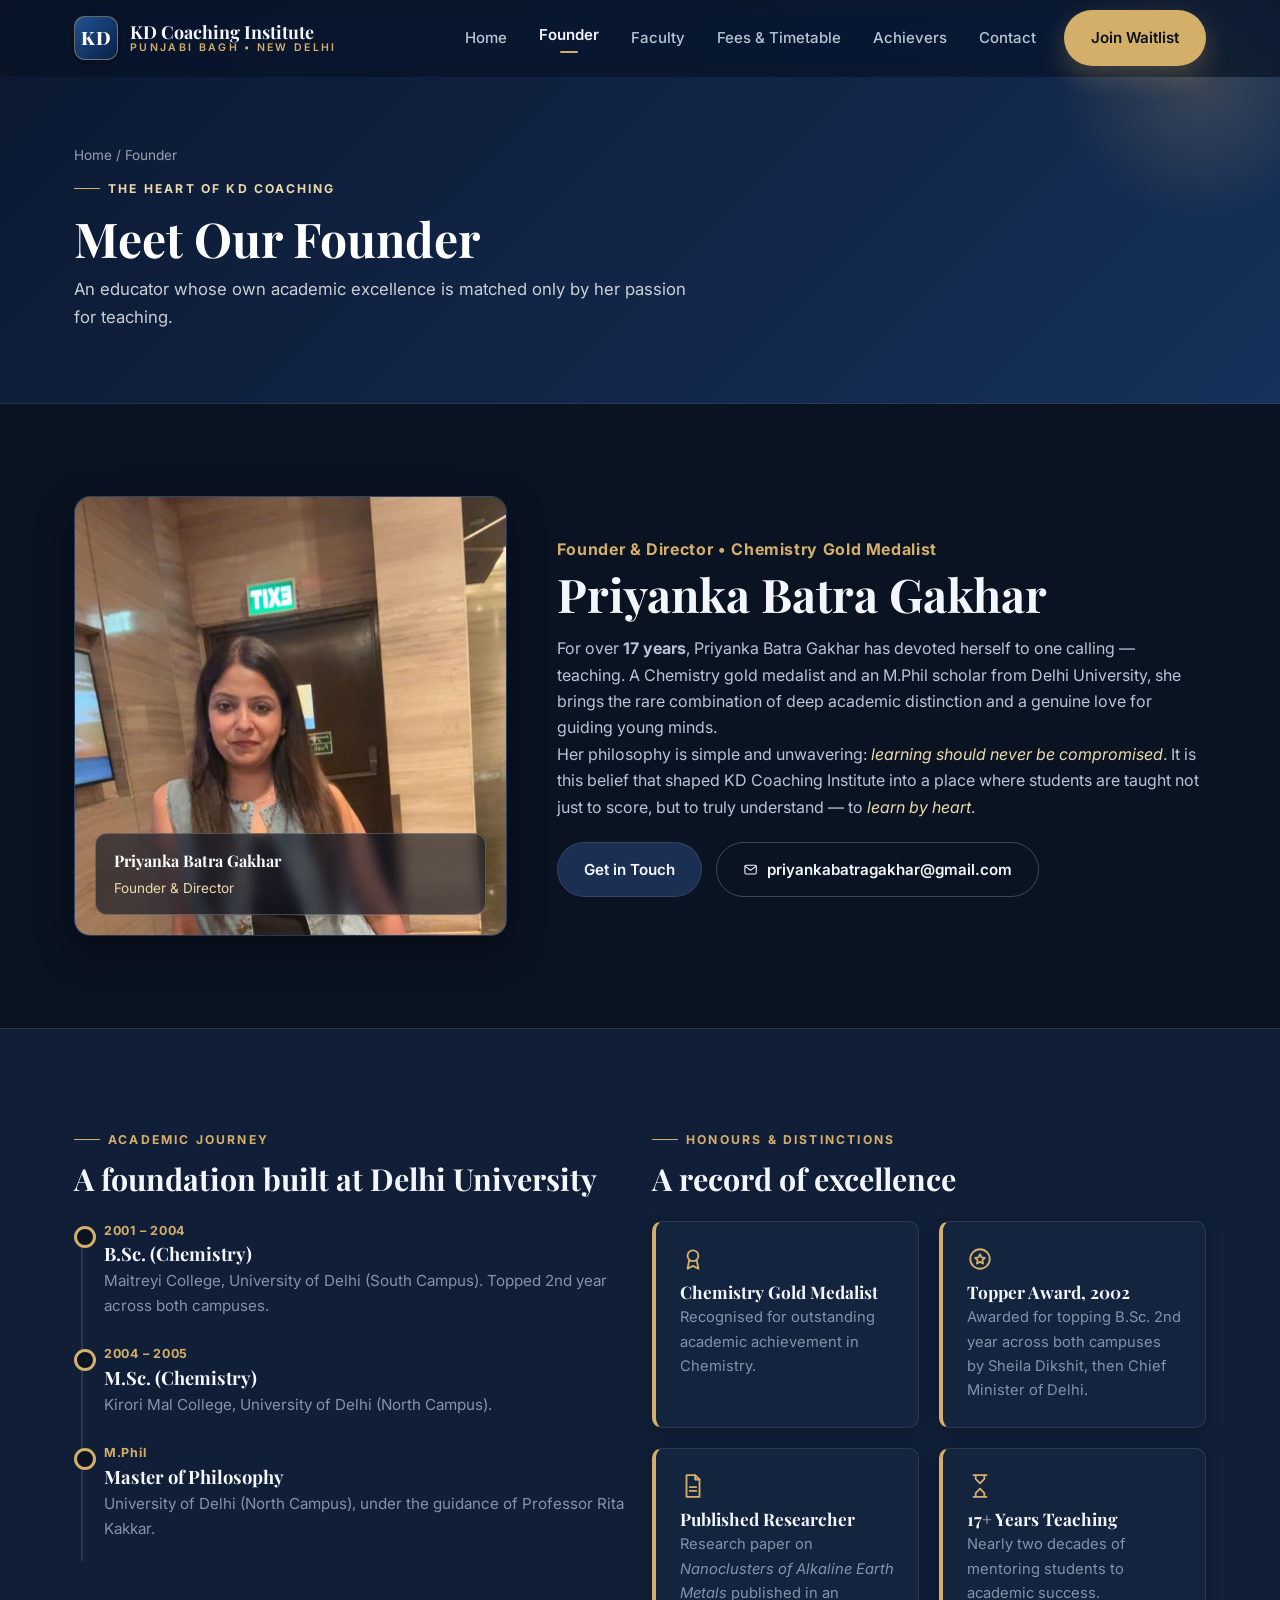
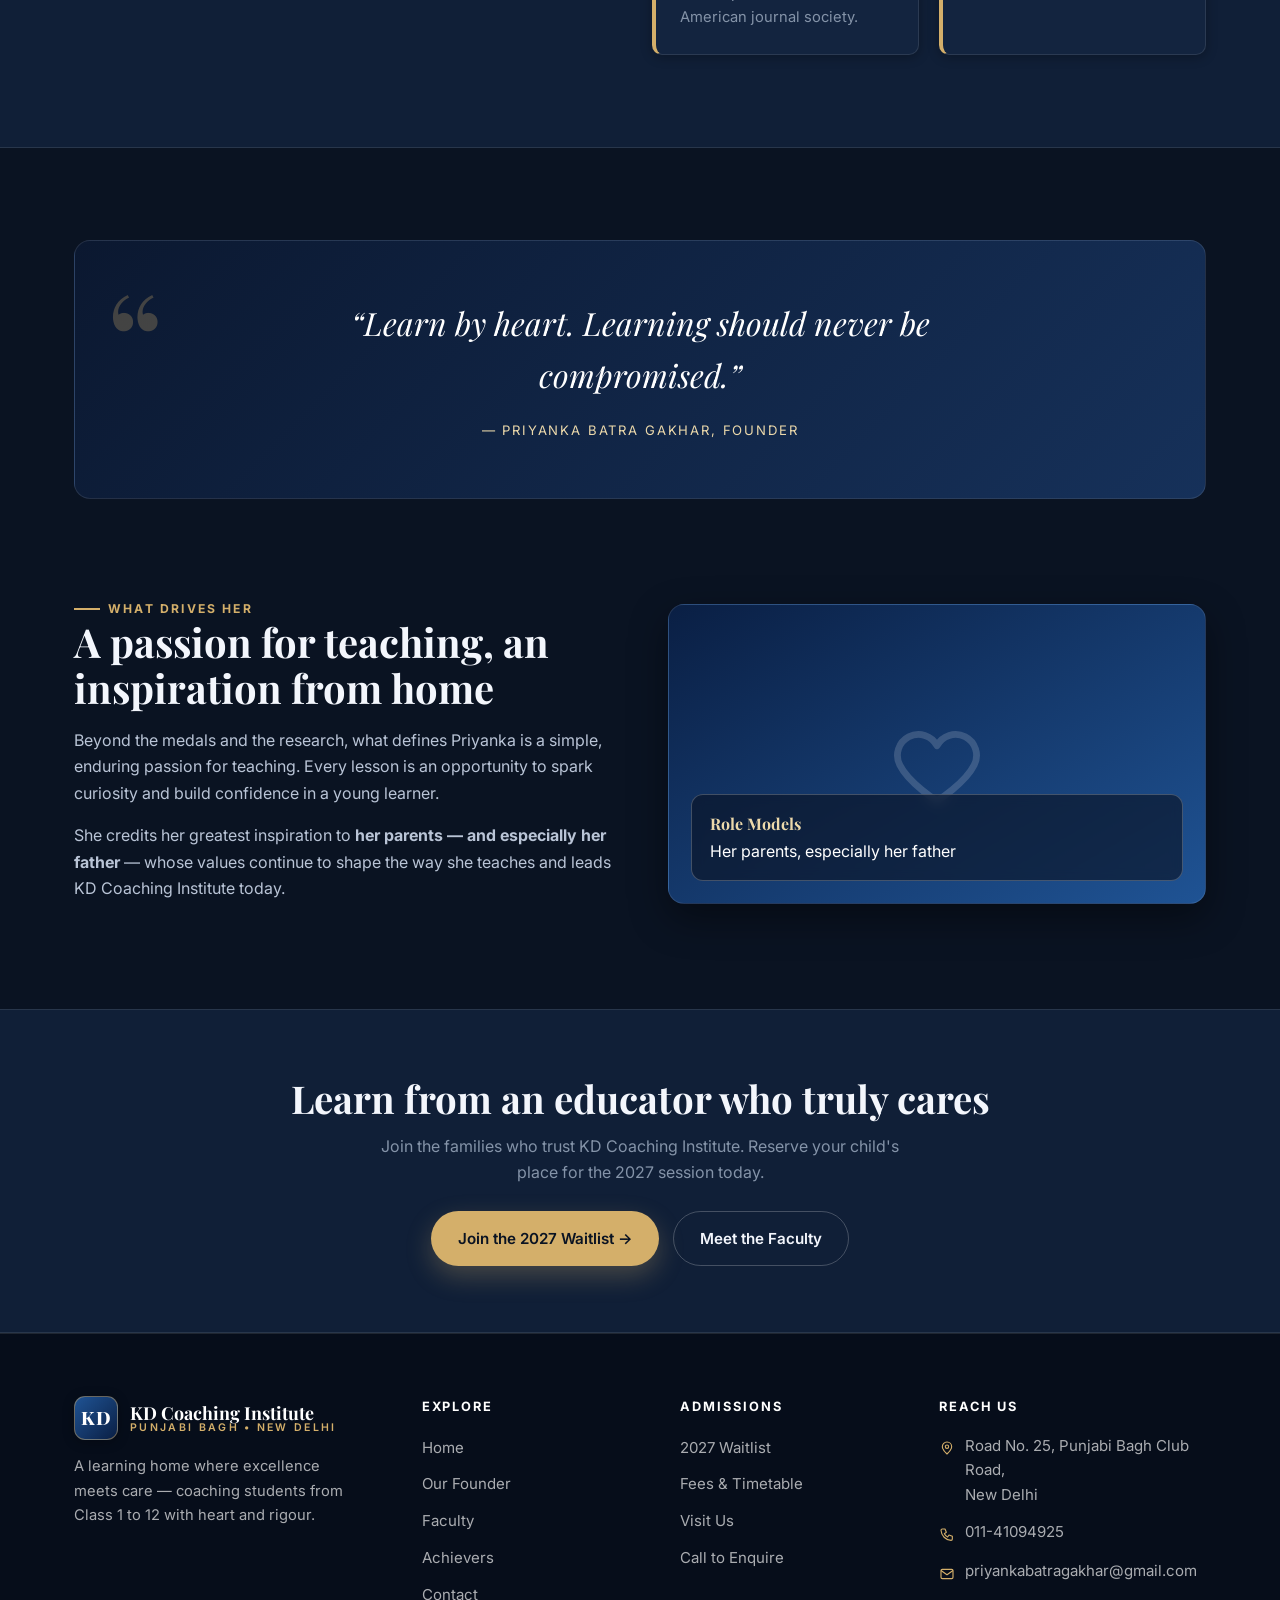
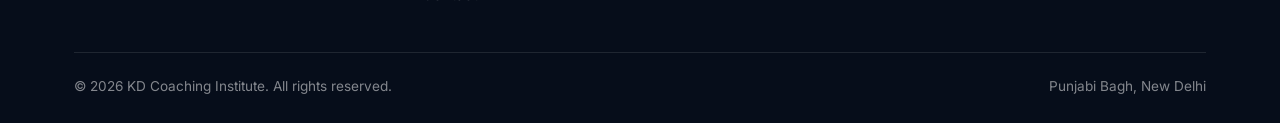
==== commit ff2431ff: "Redesign: dark professional theme + SVG line icons - Rework stylesheet to a dark navy theme with ref" ====
--- a/about.html
+++ b/about.html
@@ -60,7 +60,7 @@
         <p>Her philosophy is simple and unwavering: <em>learning should never be compromised</em>. It is this belief that shaped KD Coaching Institute into a place where students are taught not just to score, but to truly understand — to <em>learn by heart</em>.</p>
         <div class="hero-actions" style="margin-top:22px;">
           <a class="btn btn-navy" href="contact.html">Get in Touch</a>
-          <a class="btn btn-ghost" href="mailto:priyankabatragakhar@gmail.com">✉️ priyankabatragakhar@gmail.com</a>
+          <a class="btn btn-ghost" href="mailto:priyankabatragakhar@gmail.com"><svg class="icn" viewBox="0 0 24 24"><rect x="3" y="5" width="18" height="14" rx="2"/><path d="M3.5 7l8.5 6 8.5-6"/></svg> priyankabatragakhar@gmail.com</a>
         </div>
       </div>
     </div>
@@ -99,22 +99,22 @@
           <h2 style="font-size:1.9rem; margin:12px 0 24px;">A record of excellence</h2>
           <div class="honor-grid">
             <div class="honor">
-              <div class="ic">🥇</div>
+              <div class="ic"><svg class="icn" viewBox="0 0 24 24"><circle cx="12" cy="9" r="5"/><path d="M8.5 13.2 7 21l5-2.7L17 21l-1.5-7.8"/></svg></div>
               <h4>Chemistry Gold Medalist</h4>
               <p>Recognised for outstanding academic achievement in Chemistry.</p>
             </div>
             <div class="honor">
-              <div class="ic">🏅</div>
+              <div class="ic"><svg class="icn" viewBox="0 0 24 24"><circle cx="12" cy="12" r="9"/><path d="M12 7.6l1.4 2.9 3.1.4-2.3 2.2.6 3.1-2.8-1.5-2.8 1.5.6-3.1-2.3-2.2 3.1-.4z"/></svg></div>
               <h4>Topper Award, 2002</h4>
               <p>Awarded for topping B.Sc. 2nd year across both campuses by Sheila Dikshit, then Chief Minister of Delhi.</p>
             </div>
             <div class="honor">
-              <div class="ic">📄</div>
+              <div class="ic"><svg class="icn" viewBox="0 0 24 24"><path d="M6 2h8l4 4v16H6z"/><path d="M14 2v4h4"/><path d="M9 13h6M9 16.5h6"/></svg></div>
               <h4>Published Researcher</h4>
               <p>Research paper on <em>Nanoclusters of Alkaline Earth Metals</em> published in an American journal society.</p>
             </div>
             <div class="honor">
-              <div class="ic">⏳</div>
+              <div class="ic"><svg class="icn" viewBox="0 0 24 24"><path d="M6 2h12M6 22h12"/><path d="M8 2v3.5l4 4 4-4V2"/><path d="M8 22v-3.5l4-4 4 4V22"/></svg></div>
               <h4>17+ Years Teaching</h4>
               <p>Nearly two decades of mentoring students to academic success.</p>
             </div>
@@ -144,7 +144,7 @@
         <p>She credits her greatest inspiration to <strong>her parents — and especially her father</strong> — whose values continue to shape the way she teaches and leads KD Coaching Institute today.</p>
       </div>
       <div class="about-media reveal d1" style="min-height:300px;">
-        <span class="monogram">♥</span>
+        <span class="monogram"><svg class="icn" viewBox="0 0 24 24"><path d="M12 20s-7-4.4-9.3-9A5 5 0 0 1 12 6.2 5 5 0 0 1 21.3 11c-2.3 4.6-9.3 9-9.3 9z"/></svg></span>
         <div class="badge">
           <strong>Role Models</strong>
           <span>Her parents, especially her father</span>
@@ -197,9 +197,9 @@
         </div>
         <div>
           <h5>Reach Us</h5>
-          <div class="contact-line"><span class="ic">📍</span><span>Road No. 25, Punjabi Bagh Club Road,<br/>New Delhi</span></div>
-          <div class="contact-line"><span class="ic">📞</span><a href="tel:+911141094925">011-41094925</a></div>
-          <div class="contact-line"><span class="ic">✉️</span><a href="mailto:priyankabatragakhar@gmail.com">priyankabatragakhar@gmail.com</a></div>
+          <div class="contact-line"><span class="ic"><svg class="icn" viewBox="0 0 24 24"><path d="M12 21s-7-6.5-7-11a7 7 0 0 1 14 0c0 4.5-7 11-7 11z"/><circle cx="12" cy="10" r="2.5"/></svg></span><span>Road No. 25, Punjabi Bagh Club Road,<br/>New Delhi</span></div>
+          <div class="contact-line"><span class="ic"><svg class="icn" viewBox="0 0 24 24"><path d="M5 3h4l2 5-3 2a12 12 0 0 0 5 5l2-3 5 2v4a2 2 0 0 1-2 2A16 16 0 0 1 3 5a2 2 0 0 1 2-2z"/></svg></span><a href="tel:+911141094925">011-41094925</a></div>
+          <div class="contact-line"><span class="ic"><svg class="icn" viewBox="0 0 24 24"><rect x="3" y="5" width="18" height="14" rx="2"/><path d="M3.5 7l8.5 6 8.5-6"/></svg></span><a href="mailto:priyankabatragakhar@gmail.com">priyankabatragakhar@gmail.com</a></div>
         </div>
       </div>
       <div class="footer-bottom">
--- a/css/style.css
+++ b/css/style.css
@@ -1,29 +1,43 @@
 /* ===========================================================
    KD Coaching Institute — Global Stylesheet
-   Palette: Navy + Pearl White, with a gold accent
+   Theme: Dark navy + pearl text, refined gold accents
    =========================================================== */
 
 :root {
-  --navy:        #0a2342;
-  --navy-700:    #0f2d52;
-  --navy-600:    #15396b;
-  --navy-500:    #1d4e89;
-  --pearl:       #f6f4ee;
-  --pearl-2:     #fbfaf6;
-  --white:       #ffffff;
-  --gold:        #c4a052;
-  --gold-soft:   #e7d9b0;
-  --ink:         #14213d;
-  --text:        #3a4256;
-  --muted:       #6b7385;
-  --line:        #e8e4da;
-  --shadow-sm:   0 2px 10px rgba(10, 35, 66, .06);
-  --shadow:      0 10px 30px rgba(10, 35, 66, .10);
-  --shadow-lg:   0 24px 60px rgba(10, 35, 66, .16);
-  --radius:      16px;
-  --radius-sm:   10px;
-  --maxw:        1180px;
-  --ease:        cubic-bezier(.16, 1, .3, 1);
+  /* surfaces (dark) */
+  --bg:        #0a1322;   /* darkest base / body */
+  --pearl:     #0c1727;   /* alias kept; used as deep section / small pills */
+  --pearl-2:   #101f37;   /* alternate sections / inputs / even rows */
+  --surface:   #13243f;   /* cards */
+  --surface-2: #1a2f51;   /* hover / elevated */
+
+  /* brand navy (for gradients & marks) */
+  --navy:      #0a1f44;
+  --navy-700:  #081830;
+  --navy-600:  #163561;
+  --navy-500:  #1f5394;
+
+  /* text */
+  --white:     #ffffff;
+  --ink:       #f3f6fc;   /* headings */
+  --text:      #b9c4d6;   /* body */
+  --muted:     #8493a8;   /* muted */
+
+  /* accent */
+  --gold:      #d4af6a;
+  --gold-soft: #ecd9ab;
+
+  /* lines */
+  --line:      rgba(255,255,255,.10);
+  --line-2:    rgba(255,255,255,.06);
+
+  --shadow-sm: 0 2px 12px rgba(0,0,0,.30);
+  --shadow:    0 14px 38px rgba(0,0,0,.42);
+  --shadow-lg: 0 30px 70px rgba(0,0,0,.55);
+  --radius:    16px;
+  --radius-sm: 10px;
+  --maxw:      1180px;
+  --ease:      cubic-bezier(.16, 1, .3, 1);
 }
 
 /* ---------- Reset ---------- */
@@ -32,7 +46,7 @@
 body {
   font-family: "Inter", -apple-system, BlinkMacSystemFont, "Segoe UI", sans-serif;
   color: var(--text);
-  background: var(--pearl);
+  background: var(--bg);
   line-height: 1.65;
   font-size: 16px;
   overflow-x: hidden;
@@ -50,54 +64,48 @@
 
 .container { width: 100%; max-width: var(--maxw); margin: 0 auto; padding: 0 24px; }
 
+/* ---------- Icons ---------- */
+.icn {
+  display: inline-block; vertical-align: middle; width: 1em; height: 1em;
+  stroke: currentColor; fill: none; stroke-width: 1.7; stroke-linecap: round; stroke-linejoin: round;
+}
+.card .ic .icn, .honor .ic .icn { width: 26px; height: 26px; }
+.info-item .ic .icn { width: 22px; height: 22px; }
+.achiever-card .medal .icn { width: 42px; height: 42px; }
+.session-pill .icn { width: 16px; height: 16px; }
+.contact-line .ic .icn { width: 16px; height: 16px; }
+.fees-note-global .icn { width: 18px; height: 18px; vertical-align: -3px; margin-right: 4px; }
+
 /* ---------- Utilities ---------- */
 .eyebrow {
-  display: inline-flex;
-  align-items: center;
-  gap: 8px;
-  font-family: "Inter", sans-serif;
-  font-size: .78rem;
-  font-weight: 700;
-  letter-spacing: .16em;
-  text-transform: uppercase;
-  color: var(--gold);
-}
-.eyebrow::before {
-  content: "";
-  width: 26px; height: 2px;
-  background: var(--gold);
-  display: inline-block;
-}
+  display: inline-flex; align-items: center; gap: 8px;
+  font-family: "Inter", sans-serif; font-size: .76rem; font-weight: 700;
+  letter-spacing: .18em; text-transform: uppercase; color: var(--gold);
+}
+.eyebrow::before { content: ""; width: 26px; height: 1.5px; background: var(--gold); display: inline-block; }
 .eyebrow.center { justify-content: center; }
-.section { padding: 88px 0; }
-.section-head { max-width: 640px; margin: 0 auto 52px; text-align: center; }
-.section-head h2 { font-size: clamp(1.8rem, 3.6vw, 2.7rem); margin: 14px 0 12px; }
+.section { padding: 92px 0; }
+.section-head { max-width: 660px; margin: 0 auto 54px; text-align: center; }
+.section-head h2 { font-size: clamp(1.85rem, 3.6vw, 2.75rem); margin: 16px 0 14px; }
 .section-head p { color: var(--muted); font-size: 1.05rem; }
 .text-gold { color: var(--gold); }
 
 /* ---------- Buttons ---------- */
 .btn {
-  display: inline-flex;
-  align-items: center;
-  gap: 9px;
-  font-family: "Inter", sans-serif;
-  font-weight: 600;
-  font-size: .96rem;
-  padding: 14px 26px;
-  border-radius: 50px;
-  border: 1.5px solid transparent;
-  cursor: pointer;
-  transition: transform .25s var(--ease), box-shadow .25s var(--ease), background .25s, color .25s;
+  display: inline-flex; align-items: center; gap: 9px;
+  font-family: "Inter", sans-serif; font-weight: 600; font-size: .95rem;
+  padding: 14px 26px; border-radius: 50px; border: 1.5px solid transparent; cursor: pointer;
+  transition: transform .25s var(--ease), box-shadow .25s var(--ease), background .25s, color .25s, border-color .25s;
   white-space: nowrap;
 }
 .btn:hover { transform: translateY(-2px); }
-.btn-primary { background: var(--gold); color: var(--navy); box-shadow: 0 8px 22px rgba(196,160,82,.32); }
-.btn-primary:hover { box-shadow: 0 12px 30px rgba(196,160,82,.45); }
-.btn-navy { background: var(--navy); color: #fff; }
-.btn-navy:hover { background: var(--navy-600); }
-.btn-ghost { background: transparent; color: var(--navy); border-color: rgba(10,35,66,.2); }
-.btn-ghost:hover { border-color: var(--navy); background: var(--navy); color: #fff; }
-.btn-light { background: rgba(255,255,255,.12); color: #fff; border-color: rgba(255,255,255,.35); }
+.btn-primary { background: var(--gold); color: #0a1322; box-shadow: 0 10px 26px rgba(212,175,106,.28); }
+.btn-primary:hover { background: var(--gold-soft); box-shadow: 0 14px 34px rgba(212,175,106,.40); }
+.btn-navy { background: var(--surface-2); color: var(--ink); border-color: var(--line); }
+.btn-navy:hover { background: var(--gold); color: #0a1322; border-color: var(--gold); }
+.btn-ghost { background: transparent; color: var(--ink); border-color: rgba(255,255,255,.22); }
+.btn-ghost:hover { border-color: var(--gold); background: var(--gold); color: #0a1322; }
+.btn-light { background: rgba(255,255,255,.10); color: #fff; border-color: rgba(255,255,255,.32); }
 .btn-light:hover { background: #fff; color: var(--navy); }
 
 /* ===========================================================
@@ -105,44 +113,41 @@
    =========================================================== */
 .nav {
   position: fixed; top: 0; left: 0; right: 0; z-index: 1000;
-  background: rgba(246,244,238,.85);
-  backdrop-filter: saturate(160%) blur(12px);
+  background: rgba(10,19,34,.72);
+  backdrop-filter: saturate(160%) blur(14px);
   border-bottom: 1px solid transparent;
   transition: background .3s, box-shadow .3s, border-color .3s;
 }
-.nav.scrolled { background: rgba(251,250,246,.96); box-shadow: var(--shadow-sm); border-color: var(--line); }
+.nav.scrolled { background: rgba(9,16,29,.94); box-shadow: var(--shadow-sm); border-color: var(--line); }
 .nav-inner { display: flex; align-items: center; justify-content: space-between; height: 76px; }
 
 .brand { display: flex; align-items: center; gap: 12px; }
 .brand-mark {
   width: 44px; height: 44px; border-radius: 11px;
-  background: linear-gradient(135deg, var(--navy), var(--navy-500));
+  background: linear-gradient(135deg, var(--navy-500), var(--navy));
   color: #fff; display: grid; place-items: center;
   font-family: "Playfair Display", serif; font-weight: 800; font-size: 1.15rem;
   letter-spacing: .5px; box-shadow: var(--shadow-sm);
-  border: 1px solid rgba(196,160,82,.4);
+  border: 1px solid rgba(212,175,106,.45);
 }
 .brand-text { display: flex; flex-direction: column; line-height: 1.1; }
-.brand-text strong { font-family: "Playfair Display", serif; color: var(--navy); font-size: 1.12rem; }
-.brand-text span { font-size: .68rem; letter-spacing: .22em; text-transform: uppercase; color: var(--gold); font-weight: 600; }
+.brand-text strong { font-family: "Playfair Display", serif; color: var(--ink); font-size: 1.12rem; }
+.brand-text span { font-size: .66rem; letter-spacing: .22em; text-transform: uppercase; color: var(--gold); font-weight: 600; }
 
 .nav-links { display: flex; align-items: center; gap: 4px; }
 .nav-links a.link {
-  padding: 9px 15px; border-radius: 8px; font-weight: 500; font-size: .95rem;
-  color: var(--ink); transition: color .2s, background .2s;
-}
-.nav-links a.link:hover { color: var(--navy-500); background: rgba(21,57,107,.06); }
-.nav-links a.link.active { color: var(--navy); font-weight: 600; }
+  padding: 9px 14px; border-radius: 8px; font-weight: 500; font-size: .94rem;
+  color: var(--text); transition: color .2s, background .2s;
+}
+.nav-links a.link:hover { color: var(--ink); background: rgba(255,255,255,.06); }
+.nav-links a.link.active { color: var(--ink); font-weight: 600; }
 .nav-links a.link.active::after {
   content: ""; display: block; height: 2px; width: 18px; margin: 3px auto 0; background: var(--gold); border-radius: 2px;
 }
 .nav-cta { margin-left: 10px; }
 
-.nav-toggle {
-  display: none; background: none; border: none; cursor: pointer;
-  width: 44px; height: 44px; border-radius: 10px;
-}
-.nav-toggle span { display: block; width: 24px; height: 2px; background: var(--navy); margin: 5px auto; border-radius: 2px; transition: .3s; }
+.nav-toggle { display: none; background: none; border: none; cursor: pointer; width: 44px; height: 44px; border-radius: 10px; }
+.nav-toggle span { display: block; width: 24px; height: 2px; background: var(--ink); margin: 5px auto; border-radius: 2px; transition: .3s; }
 .nav-toggle.open span:nth-child(1) { transform: translateY(7px) rotate(45deg); }
 .nav-toggle.open span:nth-child(2) { opacity: 0; }
 .nav-toggle.open span:nth-child(3) { transform: translateY(-7px) rotate(-45deg); }
@@ -152,121 +157,95 @@
    =========================================================== */
 .hero {
   position: relative;
-  background: radial-gradient(120% 120% at 80% 0%, var(--navy-600) 0%, var(--navy) 55%, var(--navy-700) 100%);
-  color: #fff;
-  padding: 150px 0 110px;
-  overflow: hidden;
+  background: radial-gradient(120% 130% at 78% 0%, #16315a 0%, #0b1830 52%, #070f1e 100%);
+  color: #fff; padding: 158px 0 116px; overflow: hidden;
 }
 .hero::before {
   content: ""; position: absolute; inset: 0;
   background-image:
-    radial-gradient(circle at 18% 30%, rgba(196,160,82,.16), transparent 38%),
-    radial-gradient(circle at 90% 80%, rgba(29,78,137,.5), transparent 45%);
+    radial-gradient(circle at 16% 28%, rgba(212,175,106,.16), transparent 40%),
+    radial-gradient(circle at 92% 82%, rgba(31,83,148,.45), transparent 46%);
   pointer-events: none;
 }
-.hero-grid {
-  position: relative; z-index: 2;
-  display: grid; grid-template-columns: 1.1fr .9fr; gap: 56px; align-items: center;
-}
+.hero::after {
+  content: ""; position: absolute; inset: 0; opacity: .5; pointer-events: none;
+  background-image: linear-gradient(rgba(255,255,255,.03) 1px, transparent 1px), linear-gradient(90deg, rgba(255,255,255,.03) 1px, transparent 1px);
+  background-size: 54px 54px; mask-image: radial-gradient(circle at 70% 20%, #000, transparent 70%);
+}
+.hero-grid { position: relative; z-index: 2; display: grid; grid-template-columns: 1.1fr .9fr; gap: 56px; align-items: center; }
 .hero h1 { color: #fff; font-size: clamp(2.3rem, 5vw, 3.9rem); margin: 18px 0 20px; }
 .hero h1 .accent { color: var(--gold); font-style: italic; }
-.hero p.lead { color: rgba(255,255,255,.82); font-size: 1.13rem; max-width: 540px; margin-bottom: 32px; }
+.hero p.lead { color: rgba(255,255,255,.80); font-size: 1.13rem; max-width: 540px; margin-bottom: 32px; }
 .hero .eyebrow { color: var(--gold-soft); }
 .hero .eyebrow::before { background: var(--gold-soft); }
 .hero-actions { display: flex; gap: 14px; flex-wrap: wrap; }
 
 .hero-card {
-  background: rgba(255,255,255,.07);
-  border: 1px solid rgba(255,255,255,.16);
-  border-radius: 20px;
-  padding: 30px;
-  backdrop-filter: blur(6px);
-  box-shadow: var(--shadow-lg);
+  background: rgba(255,255,255,.05); border: 1px solid rgba(255,255,255,.14);
+  border-radius: 20px; padding: 32px; backdrop-filter: blur(6px); box-shadow: var(--shadow-lg);
 }
 .hero-card h3 { color: #fff; font-size: 1.3rem; margin-bottom: 6px; }
-.hero-card .sub { color: rgba(255,255,255,.7); font-size: .92rem; margin-bottom: 22px; }
-.hero-quote {
-  border-left: 3px solid var(--gold);
-  padding: 6px 0 6px 18px;
-  font-family: "Playfair Display", serif;
-  font-style: italic;
-  font-size: 1.18rem;
-  color: #fff;
-}
-.hero-quote span { display: block; font-size: .8rem; font-style: normal; font-family: "Inter",sans-serif; color: var(--gold-soft); letter-spacing: .12em; text-transform: uppercase; margin-top: 12px; }
+.hero-card .sub { color: rgba(255,255,255,.66); font-size: .92rem; margin-bottom: 22px; }
+.hero-quote { border-left: 3px solid var(--gold); padding: 6px 0 6px 18px; font-family: "Playfair Display", serif; font-style: italic; font-size: 1.18rem; color: #fff; }
+.hero-quote span { display: block; font-size: .76rem; font-style: normal; font-family: "Inter",sans-serif; color: var(--gold-soft); letter-spacing: .14em; text-transform: uppercase; margin-top: 12px; }
 
 /* ---------- Stats strip ---------- */
-.stats {
-  position: relative; z-index: 3;
-  margin-top: -46px;
-}
+.stats { position: relative; z-index: 3; margin-top: -46px; }
 .stats-inner {
-  background: #fff;
-  border-radius: var(--radius);
-  box-shadow: var(--shadow);
-  display: grid; grid-template-columns: repeat(4, 1fr);
-  border: 1px solid var(--line);
-  overflow: hidden;
-}
-.stat { padding: 30px 20px; text-align: center; border-right: 1px solid var(--line); }
+  background: var(--surface); border-radius: var(--radius); box-shadow: var(--shadow);
+  display: grid; grid-template-columns: repeat(4, 1fr); border: 1px solid var(--line); overflow: hidden;
+}
+.stat { padding: 32px 20px; text-align: center; border-right: 1px solid var(--line); }
 .stat:last-child { border-right: none; }
-.stat .num { font-family: "Playfair Display", serif; font-size: 2.1rem; color: var(--navy); font-weight: 800; }
+.stat .num { font-family: "Playfair Display", serif; font-size: 2.1rem; color: var(--ink); font-weight: 800; }
 .stat .num .text-gold { color: var(--gold); }
-.stat .label { font-size: .85rem; color: var(--muted); margin-top: 4px; letter-spacing: .03em; }
-
-/* ===========================================================
-   GENERIC PAGE HEADER (inner pages)
+.stat .label { font-size: .82rem; color: var(--muted); margin-top: 4px; letter-spacing: .04em; }
+
+/* ===========================================================
+   PAGE HEADER (inner pages)
    =========================================================== */
 .page-head {
-  background: linear-gradient(135deg, var(--navy) 0%, var(--navy-600) 100%);
-  color: #fff; padding: 142px 0 70px; position: relative; overflow: hidden;
-}
-.page-head::after {
-  content: ""; position: absolute; right: -60px; top: -60px; width: 280px; height: 280px;
-  background: radial-gradient(circle, rgba(196,160,82,.22), transparent 70%);
-}
+  background: linear-gradient(135deg, #0b1830 0%, #16315a 100%);
+  color: #fff; padding: 144px 0 72px; position: relative; overflow: hidden; border-bottom: 1px solid var(--line);
+}
+.page-head::after { content: ""; position: absolute; right: -60px; top: -60px; width: 280px; height: 280px; background: radial-gradient(circle, rgba(212,175,106,.20), transparent 70%); }
 .page-head .container { position: relative; z-index: 2; }
 .page-head h1 { color: #fff; font-size: clamp(2rem, 4.4vw, 3rem); margin: 12px 0 10px; }
-.page-head p { color: rgba(255,255,255,.8); max-width: 620px; font-size: 1.05rem; }
-.crumbs { font-size: .85rem; color: rgba(255,255,255,.65); margin-bottom: 4px; }
+.page-head p { color: rgba(255,255,255,.78); max-width: 620px; font-size: 1.05rem; }
+.crumbs { font-size: .85rem; color: rgba(255,255,255,.58); margin-bottom: 4px; }
 .crumbs a:hover { color: var(--gold-soft); }
 
 /* ===========================================================
-   ABOUT / INTRO (home)
+   ABOUT / INTRO
    =========================================================== */
 .about-grid { display: grid; grid-template-columns: 1fr 1fr; gap: 56px; align-items: center; }
 .about-media {
   position: relative; border-radius: var(--radius); overflow: hidden;
-  background: linear-gradient(135deg, var(--navy), var(--navy-500));
-  min-height: 420px; display: grid; place-items: center; color: #fff;
-  box-shadow: var(--shadow); border: 1px solid var(--line);
-}
-.about-media .monogram { font-family: "Playfair Display",serif; font-size: 6rem; opacity: .18; font-weight: 800; }
+  background: linear-gradient(150deg, var(--navy), var(--navy-500));
+  min-height: 420px; display: grid; place-items: center; color: #fff; box-shadow: var(--shadow); border: 1px solid var(--line);
+}
+.about-media .monogram { font-family: "Playfair Display",serif; font-size: 6rem; opacity: .16; font-weight: 800; }
 .about-media .badge {
   position: absolute; bottom: 22px; left: 22px; right: 22px; z-index: 2;
-  background: rgba(10,35,66,.55); border: 1px solid rgba(255,255,255,.25);
+  background: rgba(10,19,34,.62); border: 1px solid rgba(255,255,255,.22);
   border-radius: 12px; padding: 16px 18px; backdrop-filter: blur(6px);
 }
+.about-media .media-img, .founder-portrait .portrait-img {
+  position: absolute; inset: 0; width: 100%; height: 100%; object-fit: cover; object-position: center 18%; z-index: 1;
+}
 .about-media .badge strong { display: block; font-family: "Playfair Display",serif; color: var(--gold-soft); }
-/* Founder photo overlay (covers the monogram when a real image is present) */
-.about-media .media-img,
-.founder-portrait .portrait-img {
-  position: absolute; inset: 0; width: 100%; height: 100%;
-  object-fit: cover; object-position: center 18%; z-index: 1;
-}
 .about-text h2 { font-size: clamp(1.7rem, 3.4vw, 2.5rem); margin-bottom: 16px; }
 .about-text p { margin-bottom: 16px; }
 .about-text .feature-list { margin: 22px 0; display: grid; gap: 12px; }
 .about-text .feature-list li { display: flex; gap: 12px; align-items: flex-start; }
 .about-text .feature-list .tick {
-  flex: none; width: 24px; height: 24px; border-radius: 50%;
-  background: rgba(196,160,82,.16); color: var(--gold); display: grid; place-items: center;
-  font-size: .8rem; font-weight: 800; margin-top: 2px;
+  flex: none; width: 24px; height: 24px; border-radius: 50%; background: rgba(212,175,106,.16);
+  color: var(--gold); display: grid; place-items: center; font-size: .8rem; font-weight: 800; margin-top: 2px;
 }
 .about-text .feature-list strong { color: var(--ink); }
 
 /* ===========================================================
-   CARDS (programs / why / generic)
+   CARDS
    =========================================================== */
 .card-grid { display: grid; gap: 24px; }
 .cols-3 { grid-template-columns: repeat(3, 1fr); }
@@ -274,72 +253,68 @@
 .cols-2 { grid-template-columns: repeat(2, 1fr); }
 
 .card {
-  background: #fff; border: 1px solid var(--line); border-radius: var(--radius);
-  padding: 30px 26px; box-shadow: var(--shadow-sm);
-  transition: transform .3s var(--ease), box-shadow .3s var(--ease), border-color .3s;
-}
-.card:hover { transform: translateY(-6px); box-shadow: var(--shadow); border-color: var(--gold-soft); }
+  background: var(--surface); border: 1px solid var(--line); border-radius: var(--radius);
+  padding: 32px 28px; box-shadow: var(--shadow-sm);
+  transition: transform .3s var(--ease), box-shadow .3s var(--ease), border-color .3s, background .3s;
+}
+.card:hover { transform: translateY(-6px); box-shadow: var(--shadow); border-color: rgba(212,175,106,.45); background: var(--surface-2); }
 .card .ic {
-  width: 52px; height: 52px; border-radius: 13px; display: grid; place-items: center;
-  background: linear-gradient(135deg, var(--navy), var(--navy-500)); color: #fff;
-  font-size: 1.3rem; margin-bottom: 18px;
+  width: 54px; height: 54px; border-radius: 13px; display: grid; place-items: center;
+  background: linear-gradient(135deg, var(--navy-500), var(--navy)); color: var(--gold-soft);
+  margin-bottom: 18px; border: 1px solid rgba(212,175,106,.25);
 }
 .card h3 { font-size: 1.25rem; margin-bottom: 8px; }
 .card p { color: var(--muted); font-size: .96rem; }
-.card .tag { display: inline-block; margin-top: 14px; font-size: .8rem; font-weight: 600; color: var(--gold); letter-spacing: .04em; }
-
-/* Program card variant */
-.program { padding: 28px; }
-.program .lvl { font-size: .78rem; font-weight: 700; letter-spacing: .14em; text-transform: uppercase; color: var(--gold); }
+.card .tag { display: inline-block; margin-top: 14px; font-size: .78rem; font-weight: 600; color: var(--gold); letter-spacing: .05em; }
+
+.program { padding: 30px 28px; }
+.program .lvl { font-size: .74rem; font-weight: 700; letter-spacing: .15em; text-transform: uppercase; color: var(--gold); }
 .program h3 { margin: 6px 0 10px; }
 .program ul.subs { display: flex; flex-wrap: wrap; gap: 8px; margin-top: 14px; }
-.program ul.subs li { font-size: .82rem; background: var(--pearl); border: 1px solid var(--line); color: var(--text); padding: 5px 11px; border-radius: 50px; }
+.program ul.subs li { font-size: .8rem; background: rgba(255,255,255,.05); border: 1px solid var(--line); color: var(--text); padding: 5px 11px; border-radius: 50px; }
 
 /* ===========================================================
    FACULTY
    =========================================================== */
-.faculty-card { text-align: center; padding: 34px 24px; }
+.faculty-card { text-align: center; padding: 36px 24px; }
 .avatar {
-  width: 92px; height: 92px; border-radius: 50%; margin: 0 auto 18px;
-  display: grid; place-items: center; font-family: "Playfair Display",serif; font-weight: 800;
-  font-size: 1.8rem; color: #fff;
-  background: linear-gradient(135deg, var(--navy), var(--navy-500));
-  border: 3px solid #fff; box-shadow: 0 0 0 1px var(--line), var(--shadow-sm);
+  width: 92px; height: 92px; border-radius: 50%; margin: 0 auto 18px; display: grid; place-items: center;
+  font-family: "Playfair Display",serif; font-weight: 800; font-size: 1.8rem; color: #fff;
+  background: linear-gradient(135deg, var(--navy-500), var(--navy));
+  border: 1px solid rgba(212,175,106,.35); box-shadow: var(--shadow-sm);
 }
 .faculty-card h3 { font-size: 1.2rem; margin-bottom: 6px; }
 .faculty-card .role { font-size: .9rem; color: var(--muted); min-height: 42px; }
 .faculty-card .chips { display: flex; flex-wrap: wrap; gap: 6px; justify-content: center; margin-top: 14px; }
-.faculty-card .chips span { font-size: .76rem; background: var(--pearl); border: 1px solid var(--line); padding: 4px 10px; border-radius: 50px; color: var(--navy-600); font-weight: 500; }
-.staff-card .avatar { background: linear-gradient(135deg, var(--gold), #a8862f); }
-
-.subhead { text-align: center; margin: 64px 0 34px; }
+.faculty-card .chips span { font-size: .75rem; background: rgba(255,255,255,.05); border: 1px solid var(--line); padding: 4px 10px; border-radius: 50px; color: var(--gold-soft); font-weight: 500; }
+.staff-card .avatar { background: linear-gradient(135deg, var(--gold), #9c7b34); color: #0a1322; }
+
+.subhead { text-align: center; margin: 66px 0 36px; }
 .subhead h3 { font-size: 1.6rem; }
 .subhead p { color: var(--muted); }
 
 /* ===========================================================
    ACHIEVERS
    =========================================================== */
-.achiever-card {
-  text-align: center; padding: 30px 22px; position: relative; overflow: hidden;
-}
+.achiever-card { text-align: center; padding: 32px 22px; position: relative; overflow: hidden; }
 .achiever-card .ribbon {
   position: absolute; top: 16px; right: -34px; transform: rotate(45deg);
-  background: var(--gold); color: var(--navy); font-size: .68rem; font-weight: 800;
+  background: var(--gold); color: #0a1322; font-size: .66rem; font-weight: 800;
   letter-spacing: .12em; padding: 5px 40px; text-transform: uppercase;
 }
-.achiever-card .cls { font-size: .8rem; font-weight: 700; letter-spacing: .14em; text-transform: uppercase; color: var(--gold); }
-.achiever-card .name { font-family: "Playfair Display",serif; font-size: 1.5rem; color: var(--navy); margin: 8px 0 4px; font-weight: 700; }
-.achiever-card .medal { font-size: 2.4rem; margin-bottom: 8px; }
-
-.topper-card { display: flex; align-items: center; gap: 20px; padding: 26px 28px; text-align: left; }
+.achiever-card .cls { font-size: .78rem; font-weight: 700; letter-spacing: .15em; text-transform: uppercase; color: var(--gold); }
+.achiever-card .name { font-family: "Playfair Display",serif; font-size: 1.5rem; color: var(--ink); margin: 8px 0 4px; font-weight: 700; }
+.achiever-card .medal { color: var(--gold); margin-bottom: 8px; line-height: 1; }
+
+.topper-card { display: flex; align-items: center; gap: 20px; padding: 28px; text-align: left; }
 .topper-card .score {
   flex: none; width: 84px; height: 84px; border-radius: 50%;
-  background: linear-gradient(135deg, var(--navy), var(--navy-500)); color: #fff;
+  background: linear-gradient(135deg, var(--navy-500), var(--navy)); color: #fff;
   display: grid; place-items: center; font-family: "Playfair Display",serif; font-weight: 800; font-size: 1.4rem;
-  border: 3px solid var(--gold-soft);
+  border: 2px solid var(--gold-soft);
 }
 .topper-card .meta .cls { color: var(--gold); }
-.topper-card .meta .name { font-family: "Playfair Display",serif; font-size: 1.45rem; color: var(--navy); }
+.topper-card .meta .name { font-family: "Playfair Display",serif; font-size: 1.45rem; color: var(--ink); }
 
 /* ===========================================================
    FOUNDER PAGE
@@ -350,100 +325,90 @@
   background: linear-gradient(160deg, var(--navy), var(--navy-600));
   display: grid; place-items: center; color: #fff; box-shadow: var(--shadow); border: 1px solid var(--line);
 }
-.founder-portrait .initials { font-family: "Playfair Display",serif; font-size: 5rem; font-weight: 800; color: rgba(255,255,255,.22); }
+.founder-portrait .initials { font-family: "Playfair Display",serif; font-size: 5rem; font-weight: 800; color: rgba(255,255,255,.20); }
 .founder-portrait .tagcard {
-  position: absolute; bottom: 20px; left: 20px; right: 20px; z-index: 2; background: rgba(10,35,66,.55);
-  border: 1px solid rgba(255,255,255,.25); border-radius: 12px; padding: 14px 18px; backdrop-filter: blur(6px);
+  position: absolute; bottom: 20px; left: 20px; right: 20px; z-index: 2; background: rgba(10,19,34,.62);
+  border: 1px solid rgba(255,255,255,.22); border-radius: 12px; padding: 14px 18px; backdrop-filter: blur(6px);
 }
 .founder-portrait .tagcard strong { font-family: "Playfair Display",serif; color: #fff; display: block; }
 .founder-portrait .tagcard span { color: var(--gold-soft); font-size: .85rem; }
 .founder-hero .role { color: var(--gold); font-weight: 700; letter-spacing: .04em; }
 .founder-hero h1 { font-size: clamp(1.9rem, 4vw, 2.9rem); margin: 6px 0 14px; }
 .founder-hero p { color: var(--text); }
-
-/* timeline */
+.founder-hero p em, .about-text p em { color: var(--gold-soft); font-style: italic; }
+
 .timeline { position: relative; margin-top: 10px; padding-left: 30px; }
 .timeline::before { content: ""; position: absolute; left: 7px; top: 6px; bottom: 6px; width: 2px; background: var(--line); }
 .timeline li { position: relative; padding: 0 0 26px 0; }
-.timeline li::before {
-  content: ""; position: absolute; left: -30px; top: 5px; width: 16px; height: 16px; border-radius: 50%;
-  background: #fff; border: 3px solid var(--gold);
-}
-.timeline .yr { font-size: .8rem; font-weight: 700; color: var(--gold); letter-spacing: .06em; }
-.timeline h4 { font-family: "Playfair Display",serif; font-size: 1.15rem; color: var(--navy); margin: 2px 0 4px; }
+.timeline li::before { content: ""; position: absolute; left: -30px; top: 5px; width: 16px; height: 16px; border-radius: 50%; background: var(--bg); border: 3px solid var(--gold); }
+.timeline .yr { font-size: .78rem; font-weight: 700; color: var(--gold); letter-spacing: .06em; }
+.timeline h4 { font-family: "Playfair Display",serif; font-size: 1.15rem; color: var(--ink); margin: 2px 0 4px; }
 .timeline p { color: var(--muted); font-size: .95rem; }
 
 .honor-grid { display: grid; grid-template-columns: repeat(2,1fr); gap: 20px; }
 .honor {
-  background: #fff; border: 1px solid var(--line); border-left: 4px solid var(--gold);
-  border-radius: var(--radius-sm); padding: 22px 24px; box-shadow: var(--shadow-sm);
-  transition: transform .25s var(--ease), box-shadow .25s var(--ease);
-}
-.honor:hover { transform: translateY(-4px); box-shadow: var(--shadow); }
-.honor .ic { font-size: 1.5rem; margin-bottom: 8px; }
-.honor h4 { font-size: 1.08rem; color: var(--navy); margin-bottom: 4px; }
+  background: var(--surface); border: 1px solid var(--line); border-left: 4px solid var(--gold);
+  border-radius: var(--radius-sm); padding: 24px; box-shadow: var(--shadow-sm);
+  transition: transform .25s var(--ease), box-shadow .25s var(--ease), background .25s;
+}
+.honor:hover { transform: translateY(-4px); box-shadow: var(--shadow); background: var(--surface-2); }
+.honor .ic { color: var(--gold); margin-bottom: 10px; line-height: 1; }
+.honor h4 { font-size: 1.08rem; color: var(--ink); margin-bottom: 4px; }
 .honor p { color: var(--muted); font-size: .92rem; }
 
 .quote-band {
-  background: linear-gradient(135deg, var(--navy), var(--navy-600)); color: #fff;
-  border-radius: var(--radius); padding: 54px 48px; text-align: center; position: relative; overflow: hidden;
-}
-.quote-band::before { content: "\201C"; position: absolute; top: -20px; left: 30px; font-family: "Playfair Display",serif; font-size: 9rem; color: rgba(196,160,82,.25); }
+  background: linear-gradient(135deg, #0b1830, #16315a); color: #fff; border: 1px solid var(--line);
+  border-radius: var(--radius); padding: 56px 48px; text-align: center; position: relative; overflow: hidden;
+}
+.quote-band::before { content: "\201C"; position: absolute; top: -20px; left: 30px; font-family: "Playfair Display",serif; font-size: 9rem; color: rgba(212,175,106,.28); }
 .quote-band blockquote { font-family: "Playfair Display",serif; font-size: clamp(1.4rem,3vw,2rem); font-style: italic; max-width: 760px; margin: 0 auto; position: relative; z-index: 2; }
-.quote-band .by { margin-top: 18px; color: var(--gold-soft); letter-spacing: .12em; text-transform: uppercase; font-size: .82rem; }
+.quote-band .by { margin-top: 18px; color: var(--gold-soft); letter-spacing: .14em; text-transform: uppercase; font-size: .82rem; }
 
 /* ===========================================================
    WAITLIST
    =========================================================== */
-.waitlist { background: var(--navy); color: #fff; position: relative; overflow: hidden; }
+.waitlist { background: #08111f; color: #fff; position: relative; overflow: hidden; border-top: 1px solid var(--line); border-bottom: 1px solid var(--line); }
 .waitlist::before {
   content:""; position:absolute; inset:0;
-  background: radial-gradient(circle at 15% 20%, rgba(196,160,82,.18), transparent 40%),
-              radial-gradient(circle at 85% 90%, rgba(29,78,137,.45), transparent 45%);
+  background: radial-gradient(circle at 14% 18%, rgba(212,175,106,.16), transparent 42%),
+              radial-gradient(circle at 88% 92%, rgba(31,83,148,.40), transparent 46%);
 }
 .waitlist .container { position: relative; z-index: 2; }
 .waitlist-grid { display: grid; grid-template-columns: 1fr 1fr; gap: 52px; align-items: center; }
 .waitlist h2 { color: #fff; font-size: clamp(1.9rem, 3.8vw, 2.7rem); }
-.waitlist .lead { color: rgba(255,255,255,.82); margin: 14px 0 24px; }
+.waitlist .lead { color: rgba(255,255,255,.80); margin: 14px 0 24px; }
 .waitlist .perks { display: grid; gap: 12px; }
-.waitlist .perks li { display: flex; gap: 12px; align-items: center; color: rgba(255,255,255,.9); }
-.waitlist .perks .tick { flex:none; width: 24px; height: 24px; border-radius: 50%; background: var(--gold); color: var(--navy); display: grid; place-items: center; font-weight: 800; font-size: .8rem; }
+.waitlist .perks li { display: flex; gap: 12px; align-items: center; color: rgba(255,255,255,.88); }
+.waitlist .perks .tick { flex:none; width: 24px; height: 24px; border-radius: 50%; background: var(--gold); color: #0a1322; display: grid; place-items: center; font-weight: 800; font-size: .8rem; }
 .session-pill {
-  display:inline-flex; align-items:center; gap:8px; background: rgba(196,160,82,.16);
-  border: 1px solid rgba(196,160,82,.4); color: var(--gold-soft); font-weight:600; font-size:.85rem;
+  display:inline-flex; align-items:center; gap:8px; background: rgba(212,175,106,.14);
+  border: 1px solid rgba(212,175,106,.4); color: var(--gold-soft); font-weight:600; font-size:.85rem;
   padding: 7px 16px; border-radius: 50px; margin-bottom: 18px;
 }
 
-.form-card {
-  background: #fff; border-radius: var(--radius); padding: 34px; box-shadow: var(--shadow-lg);
-  color: var(--text);
-}
-.form-card h3 { color: var(--navy); margin-bottom: 4px; font-size: 1.4rem; }
+.form-card { background: var(--surface); border: 1px solid var(--line); border-radius: var(--radius); padding: 34px; box-shadow: var(--shadow-lg); color: var(--text); }
+.form-card h3 { color: var(--ink); margin-bottom: 4px; font-size: 1.4rem; }
 .form-card .hint { color: var(--muted); font-size: .9rem; margin-bottom: 22px; }
 .field { margin-bottom: 16px; }
-.field label { display: block; font-size: .85rem; font-weight: 600; color: var(--ink); margin-bottom: 6px; }
+.field label { display: block; font-size: .84rem; font-weight: 600; color: var(--ink); margin-bottom: 6px; }
 .field input, .field select, .field textarea {
   width: 100%; padding: 12px 14px; border: 1.5px solid var(--line); border-radius: 10px;
-  font-family: inherit; font-size: .95rem; color: var(--ink); background: var(--pearl-2);
+  font-family: inherit; font-size: .95rem; color: var(--ink); background: rgba(255,255,255,.04);
   transition: border-color .2s, box-shadow .2s, background .2s;
 }
-.field input:focus, .field select:focus, .field textarea:focus {
-  outline: none; border-color: var(--navy-500); background: #fff; box-shadow: 0 0 0 3px rgba(29,78,137,.12);
-}
+.field input::placeholder, .field textarea::placeholder { color: #5d6b81; }
+.field select { color: var(--ink); }
+.field select option { background: #122340; color: var(--ink); }
+.field input:focus, .field select:focus, .field textarea:focus { outline: none; border-color: var(--gold); background: rgba(255,255,255,.06); box-shadow: 0 0 0 3px rgba(212,175,106,.16); }
 .field textarea { resize: vertical; min-height: 80px; }
 .field.two { display: grid; grid-template-columns: 1fr 1fr; gap: 14px; }
 .field.two > div { margin: 0; }
 .form-card .btn { width: 100%; justify-content: center; margin-top: 6px; }
 .form-note { font-size: .78rem; color: var(--muted); text-align: center; margin-top: 14px; }
-.form-success {
-  display: none; text-align: center; padding: 20px 10px;
-}
+.form-success { display: none; text-align: center; padding: 20px 10px; }
 .form-success.show { display: block; }
-.form-success .check {
-  width: 64px; height: 64px; border-radius: 50%; background: rgba(196,160,82,.16); color: var(--gold);
-  display: grid; place-items: center; font-size: 2rem; margin: 0 auto 16px;
-}
-.form-success h3 { color: var(--navy); }
+.form-success .check { width: 64px; height: 64px; border-radius: 50%; background: rgba(212,175,106,.16); color: var(--gold); display: grid; place-items: center; font-size: 2rem; margin: 0 auto 16px; }
+.form-success h3 { color: var(--ink); }
 .form-success p { color: var(--muted); }
 
 /* ===========================================================
@@ -452,17 +417,17 @@
 .contact-grid { display: grid; grid-template-columns: .9fr 1.1fr; gap: 48px; align-items: start; }
 .info-list { display: grid; gap: 16px; }
 .info-item {
-  display: flex; gap: 16px; align-items: flex-start; background: #fff; border: 1px solid var(--line);
-  border-radius: var(--radius-sm); padding: 20px 22px; box-shadow: var(--shadow-sm); transition: transform .25s var(--ease);
-}
-.info-item:hover { transform: translateY(-3px); }
+  display: flex; gap: 16px; align-items: flex-start; background: var(--surface); border: 1px solid var(--line);
+  border-radius: var(--radius-sm); padding: 20px 22px; box-shadow: var(--shadow-sm); transition: transform .25s var(--ease), background .25s;
+}
+.info-item:hover { transform: translateY(-3px); background: var(--surface-2); }
 .info-item .ic {
   flex: none; width: 46px; height: 46px; border-radius: 11px; display: grid; place-items: center;
-  background: linear-gradient(135deg, var(--navy), var(--navy-500)); color: #fff; font-size: 1.1rem;
-}
-.info-item h4 { font-size: 1.02rem; color: var(--navy); margin-bottom: 3px; font-family: "Inter",sans-serif; font-weight: 700; }
+  background: linear-gradient(135deg, var(--navy-500), var(--navy)); color: var(--gold-soft); border: 1px solid rgba(212,175,106,.25);
+}
+.info-item h4 { font-size: 1.02rem; color: var(--ink); margin-bottom: 3px; font-family: "Inter",sans-serif; font-weight: 700; }
 .info-item p, .info-item a { color: var(--text); font-size: .96rem; }
-.info-item a:hover { color: var(--navy-500); }
+.info-item a:hover { color: var(--gold); }
 .map-wrap { border-radius: var(--radius); overflow: hidden; border: 1px solid var(--line); box-shadow: var(--shadow-sm); }
 .map-wrap iframe { width: 100%; height: 320px; border: 0; display: block; }
 
@@ -470,7 +435,7 @@
    CTA band
    =========================================================== */
 .cta-band { background: var(--pearl-2); border-top: 1px solid var(--line); border-bottom: 1px solid var(--line); }
-.cta-inner { text-align: center; padding: 64px 0; }
+.cta-inner { text-align: center; padding: 66px 0; }
 .cta-inner h2 { font-size: clamp(1.7rem, 3.4vw, 2.4rem); margin-bottom: 12px; }
 .cta-inner p { color: var(--muted); max-width: 560px; margin: 0 auto 26px; }
 .cta-actions { display: flex; gap: 14px; justify-content: center; flex-wrap: wrap; }
@@ -478,20 +443,17 @@
 /* ===========================================================
    FOOTER
    =========================================================== */
-.footer { background: var(--navy-700); color: rgba(255,255,255,.72); padding: 60px 0 26px; }
+.footer { background: #060d1a; color: rgba(255,255,255,.66); padding: 62px 0 26px; border-top: 1px solid var(--line); }
 .footer-grid { display: grid; grid-template-columns: 1.4fr 1fr 1fr 1.2fr; gap: 36px; }
 .footer .brand-text strong { color: #fff; }
 .footer p { font-size: .92rem; margin-top: 14px; max-width: 280px; }
-.footer h5 { color: #fff; font-family: "Inter",sans-serif; font-size: .82rem; letter-spacing: .14em; text-transform: uppercase; margin-bottom: 16px; }
+.footer h5 { color: #fff; font-family: "Inter",sans-serif; font-size: .8rem; letter-spacing: .15em; text-transform: uppercase; margin-bottom: 16px; }
 .footer ul.fl { display: grid; gap: 10px; }
 .footer ul.fl a { font-size: .94rem; transition: color .2s; }
 .footer ul.fl a:hover { color: var(--gold); }
 .footer .contact-line { display: flex; gap: 10px; align-items: flex-start; font-size: .94rem; margin-bottom: 12px; }
-.footer .contact-line .ic { color: var(--gold); }
-.footer-bottom {
-  border-top: 1px solid rgba(255,255,255,.12); margin-top: 44px; padding-top: 22px;
-  display: flex; justify-content: space-between; flex-wrap: wrap; gap: 10px; font-size: .85rem; color: rgba(255,255,255,.55);
-}
+.footer .contact-line .ic { color: var(--gold); margin-top: 2px; }
+.footer-bottom { border-top: 1px solid var(--line); margin-top: 44px; padding-top: 22px; display: flex; justify-content: space-between; flex-wrap: wrap; gap: 10px; font-size: .85rem; color: rgba(255,255,255,.5); }
 
 /* ===========================================================
    SCROLL REVEAL
@@ -501,6 +463,61 @@
 .reveal.d1 { transition-delay: .08s; }
 .reveal.d2 { transition-delay: .16s; }
 .reveal.d3 { transition-delay: .24s; }
+
+/* ===========================================================
+   FEES & TIMETABLE PAGE
+   =========================================================== */
+.anchor-nav { display: flex; flex-wrap: wrap; gap: 10px; justify-content: center; margin: 0 auto 30px; }
+.anchor-nav a {
+  font-size: .85rem; font-weight: 600; color: var(--ink); background: var(--surface); border: 1px solid var(--line);
+  padding: 9px 16px; border-radius: 50px; transition: all .2s var(--ease); box-shadow: var(--shadow-sm);
+}
+.anchor-nav a:hover { background: var(--gold); color: #0a1322; border-color: var(--gold); transform: translateY(-2px); }
+
+.fees-note-global {
+  background: rgba(212,175,106,.1); border: 1px solid rgba(212,175,106,.32); border-radius: 12px;
+  padding: 16px 20px; font-size: .92rem; color: var(--text); margin: 0 auto 32px; max-width: 880px; text-align: center;
+}
+.fees-note-global strong { color: var(--gold-soft); }
+
+.class-block { background: var(--surface); border: 1px solid var(--line); border-radius: var(--radius); padding: 36px; box-shadow: var(--shadow-sm); margin-bottom: 26px; scroll-margin-top: 100px; }
+.class-block .block-head { display: flex; align-items: center; gap: 16px; margin-bottom: 24px; padding-bottom: 18px; border-bottom: 1px solid var(--line); }
+.block-head .lvl-badge {
+  flex: none; min-width: 56px; height: 56px; padding: 0 14px; border-radius: 13px; display: grid; place-items: center;
+  background: linear-gradient(135deg, var(--navy-500), var(--navy)); color: var(--gold-soft);
+  font-family: "Playfair Display", serif; font-weight: 800; font-size: 1.15rem; border: 1px solid rgba(212,175,106,.3);
+}
+.block-head h2 { font-size: 1.6rem; margin: 0; }
+.block-head .sub { color: var(--muted); font-size: .9rem; margin-top: 2px; }
+
+.panel { margin-top: 28px; }
+.panel:first-of-type { margin-top: 0; }
+.panel-label { display: flex; align-items: center; gap: 9px; font-family: "Inter", sans-serif; font-size: .78rem; font-weight: 700; letter-spacing: .13em; text-transform: uppercase; color: var(--gold); margin-bottom: 14px; }
+.panel-label::before { content: ""; width: 20px; height: 2px; background: var(--gold); }
+
+.table-scroll { overflow-x: auto; -webkit-overflow-scrolling: touch; border-radius: 12px; border: 1px solid var(--line); }
+.data-table { width: 100%; border-collapse: collapse; font-size: .92rem; background: transparent; min-width: 460px; }
+.data-table thead th {
+  background: rgba(255,255,255,.05); color: var(--gold-soft); font-family: "Inter", sans-serif; font-weight: 600;
+  font-size: .72rem; letter-spacing: .06em; text-transform: uppercase; text-align: left; padding: 13px 14px; white-space: nowrap;
+  border-bottom: 1px solid var(--line);
+}
+.data-table tbody td { padding: 11px 14px; border-bottom: 1px solid var(--line-2); color: var(--text); }
+.data-table tbody tr:last-child td { border-bottom: none; }
+.data-table tbody tr:nth-child(even) { background: rgba(255,255,255,.025); }
+.data-table td.amount { font-weight: 600; color: var(--ink); white-space: nowrap; }
+.data-table td.total { font-weight: 700; color: var(--gold); white-space: nowrap; }
+.data-table .subj { font-weight: 600; color: var(--ink); }
+
+.tt-table th, .tt-table td { text-align: center; }
+.tt-table th:first-child, .tt-table td:first-child { text-align: left; font-weight: 700; color: var(--ink); white-space: nowrap; background: rgba(255,255,255,.04); }
+.tt-table .em { color: var(--muted); }
+.tt-note { font-size: .85rem; color: var(--muted); margin-top: 12px; }
+.tt-note strong { color: var(--gold-soft); }
+
+.notes { margin-top: 16px; display: grid; gap: 9px; }
+.notes li { display: flex; gap: 11px; font-size: .9rem; color: var(--muted); }
+.notes .dot { flex: none; color: var(--gold); font-weight: 800; }
 
 /* ===========================================================
    RESPONSIVE
@@ -520,7 +537,7 @@
 @media (max-width: 1024px) {
   .nav-links {
     position: fixed; top: 76px; left: 0; right: 0;
-    background: var(--pearl-2); flex-direction: column; align-items: stretch; gap: 4px;
+    background: #0b1424; flex-direction: column; align-items: stretch; gap: 4px;
     padding: 18px 24px 26px; border-bottom: 1px solid var(--line); box-shadow: var(--shadow);
     transform: translateY(-130%); transition: transform .35s var(--ease); z-index: -1;
   }
@@ -542,63 +559,3 @@
   .class-block { padding: 22px; }
   .block-head h2 { font-size: 1.35rem; }
 }
-
-/* ===========================================================
-   FEES & TIMETABLE PAGE
-   =========================================================== */
-.anchor-nav { display: flex; flex-wrap: wrap; gap: 10px; justify-content: center; margin: 0 auto 30px; }
-.anchor-nav a {
-  font-size: .85rem; font-weight: 600; color: var(--navy); background: #fff; border: 1px solid var(--line);
-  padding: 9px 16px; border-radius: 50px; transition: all .2s var(--ease); box-shadow: var(--shadow-sm);
-}
-.anchor-nav a:hover { background: var(--navy); color: #fff; border-color: var(--navy); transform: translateY(-2px); }
-
-.fees-note-global {
-  background: rgba(196,160,82,.1); border: 1px solid var(--gold-soft); border-radius: 12px;
-  padding: 16px 20px; font-size: .92rem; color: var(--text); margin: 0 auto 32px; max-width: 880px; text-align: center;
-}
-.fees-note-global strong { color: var(--navy); }
-
-.class-block {
-  background: #fff; border: 1px solid var(--line); border-radius: var(--radius);
-  padding: 34px; box-shadow: var(--shadow-sm); margin-bottom: 26px; scroll-margin-top: 100px;
-}
-.class-block .block-head { display: flex; align-items: center; gap: 16px; margin-bottom: 24px; padding-bottom: 18px; border-bottom: 1px solid var(--line); }
-.block-head .lvl-badge {
-  flex: none; min-width: 56px; height: 56px; padding: 0 14px; border-radius: 13px; display: grid; place-items: center;
-  background: linear-gradient(135deg, var(--navy), var(--navy-500)); color: #fff;
-  font-family: "Playfair Display", serif; font-weight: 800; font-size: 1.15rem; border: 1px solid rgba(196,160,82,.4);
-}
-.block-head h2 { font-size: 1.6rem; margin: 0; }
-.block-head .sub { color: var(--muted); font-size: .9rem; margin-top: 2px; }
-
-.panel { margin-top: 26px; }
-.panel:first-of-type { margin-top: 0; }
-.panel-label {
-  display: flex; align-items: center; gap: 9px; font-family: "Inter", sans-serif; font-size: .8rem; font-weight: 700;
-  letter-spacing: .12em; text-transform: uppercase; color: var(--gold); margin-bottom: 14px;
-}
-.panel-label::before { content: ""; width: 20px; height: 2px; background: var(--gold); }
-
-.table-scroll { overflow-x: auto; -webkit-overflow-scrolling: touch; border-radius: 12px; border: 1px solid var(--line); }
-.data-table { width: 100%; border-collapse: collapse; font-size: .92rem; background: #fff; min-width: 460px; }
-.data-table thead th {
-  background: var(--navy); color: #fff; font-family: "Inter", sans-serif; font-weight: 600; font-size: .74rem;
-  letter-spacing: .05em; text-transform: uppercase; text-align: left; padding: 12px 14px; white-space: nowrap;
-}
-.data-table tbody td { padding: 11px 14px; border-bottom: 1px solid var(--line); color: var(--text); }
-.data-table tbody tr:last-child td { border-bottom: none; }
-.data-table tbody tr:nth-child(even) { background: var(--pearl-2); }
-.data-table td.amount { font-weight: 600; color: var(--ink); white-space: nowrap; }
-.data-table td.total { font-weight: 700; color: var(--navy); white-space: nowrap; }
-.data-table .subj { font-weight: 600; color: var(--ink); }
-
-.tt-table th, .tt-table td { text-align: center; }
-.tt-table th:first-child, .tt-table td:first-child { text-align: left; font-weight: 700; color: var(--navy); white-space: nowrap; background: var(--pearl); }
-.tt-table .em { color: var(--muted); }
-.tt-note { font-size: .85rem; color: var(--muted); margin-top: 12px; }
-.tt-note strong { color: var(--navy); }
-
-.notes { margin-top: 16px; display: grid; gap: 9px; }
-.notes li { display: flex; gap: 11px; font-size: .9rem; color: var(--muted); }
-.notes .dot { flex: none; color: var(--gold); font-weight: 800; }
